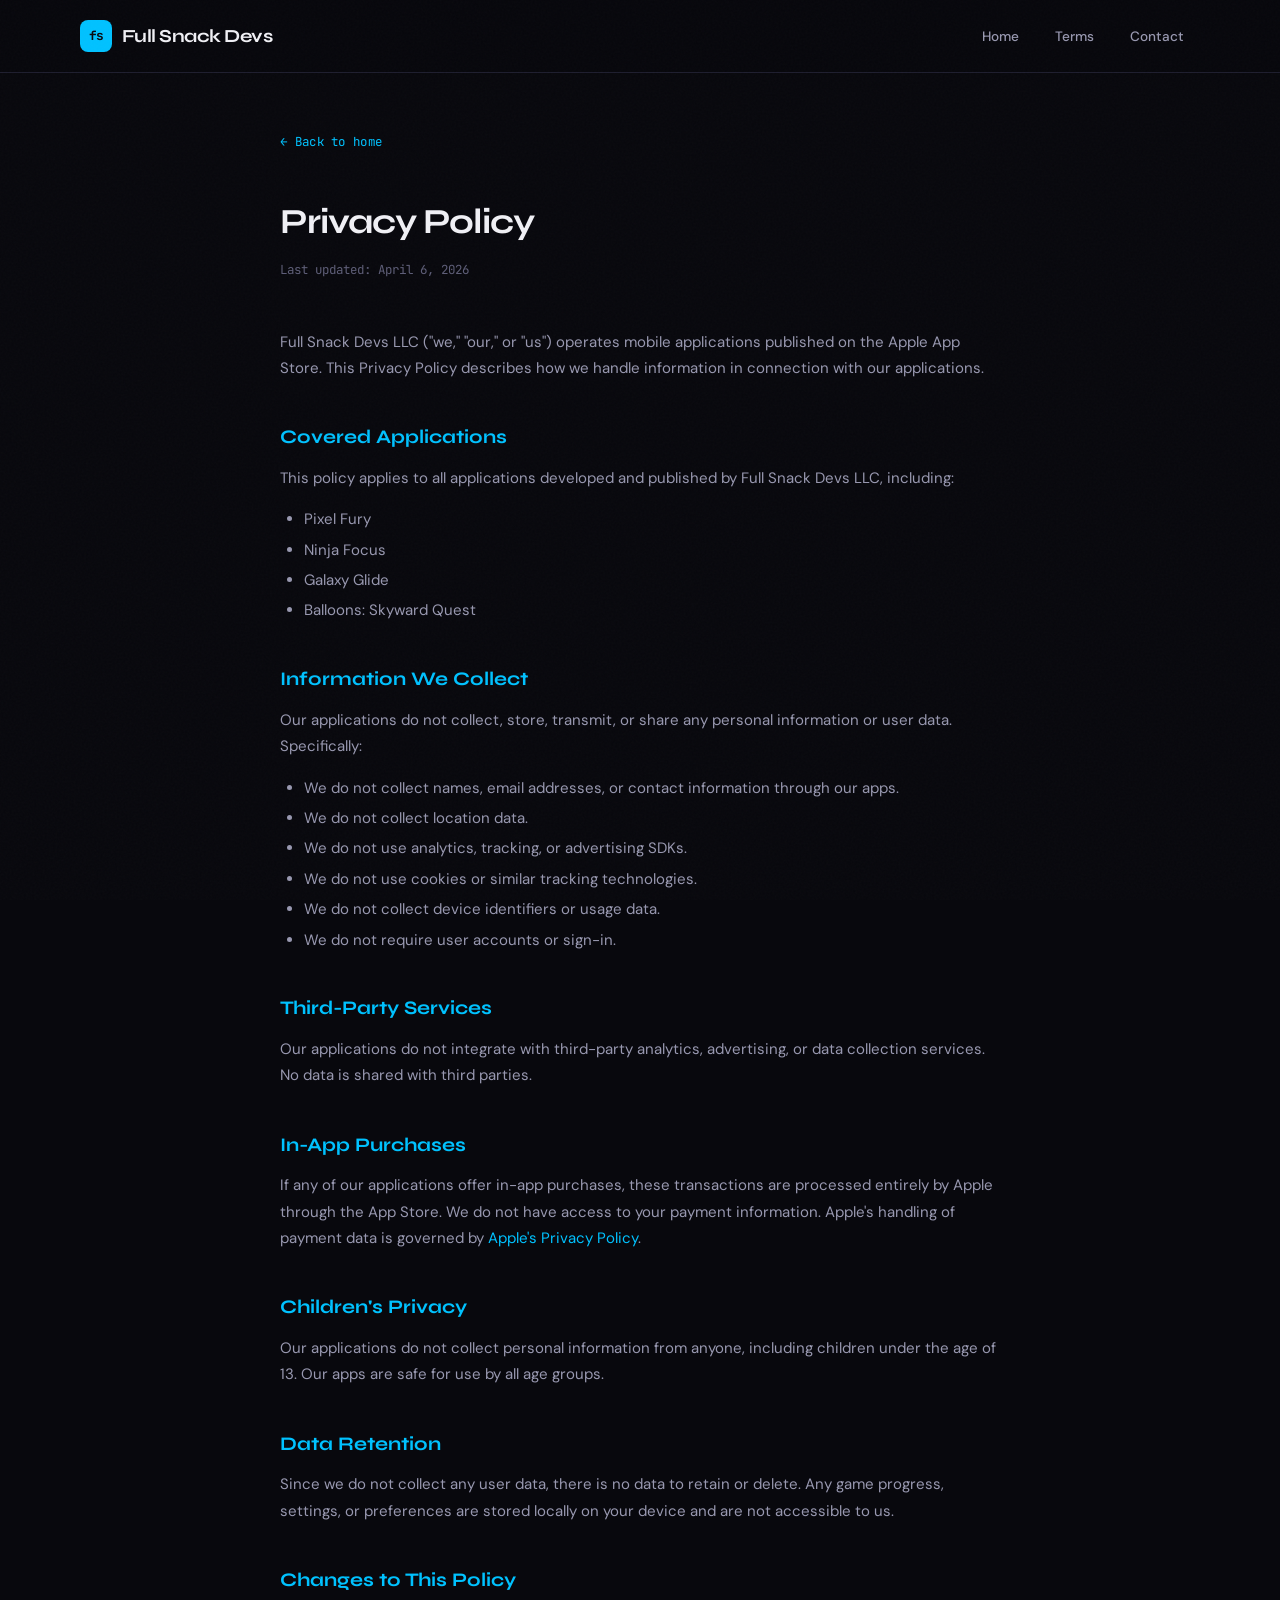
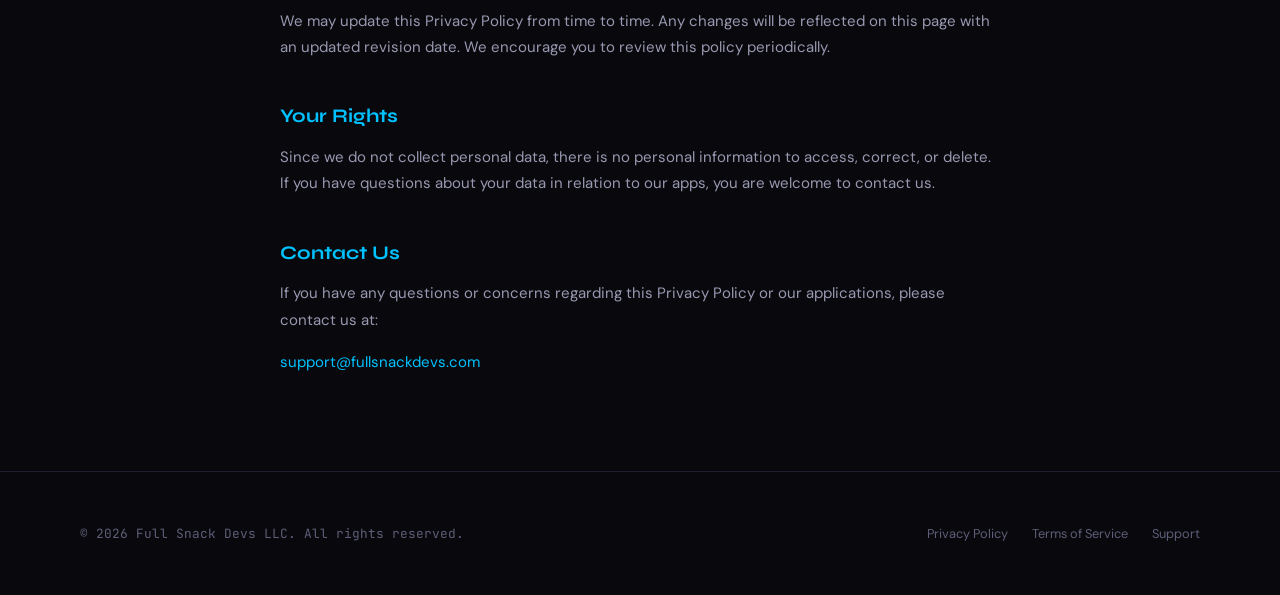
==== privacy.html @ 07a2df36 "Initial site launch" ====
<!DOCTYPE html>
<html lang="en">
<head>
  <meta charset="UTF-8">
  <meta name="viewport" content="width=device-width, initial-scale=1.0">
  <title>Privacy Policy — Full Snack Devs</title>
  <meta name="description" content="Privacy Policy for all Full Snack Devs applications.">
  <link rel="stylesheet" href="style.css">
  <link rel="icon" href="data:image/svg+xml,<svg xmlns='http://www.w3.org/2000/svg' viewBox='0 0 32 32'><rect width='32' height='32' rx='8' fill='%2300c2ff'/><text x='50%25' y='54%25' dominant-baseline='middle' text-anchor='middle' font-family='monospace' font-weight='bold' font-size='18' fill='%2308080d'>fs</text></svg>">
</head>
<body>

<div class="grain"></div>

<nav class="nav">
  <div class="nav-inner">
    <a href="/" class="nav-logo">
      <span class="logo-mark">fs</span>
      Full Snack Devs
    </a>
    <ul class="nav-links">
      <li><a href="/">Home</a></li>
      <li><a href="terms.html">Terms</a></li>
      <li><a href="/#contact">Contact</a></li>
    </ul>
  </div>
</nav>

<section class="legal-page">
  <div class="container">
    <a href="/" class="legal-back">&larr; Back to home</a>
    <h1>Privacy Policy</h1>
    <p class="updated">Last updated: April 6, 2026</p>

    <p>Full Snack Devs LLC ("we," "our," or "us") operates mobile applications published on the Apple App Store. This Privacy Policy describes how we handle information in connection with our applications.</p>

    <h2>Covered Applications</h2>
    <p>This policy applies to all applications developed and published by Full Snack Devs LLC, including:</p>
    <ul>
      <li>Pixel Fury</li>
      <li>Ninja Focus</li>
      <li>Galaxy Glide</li>
      <li>Balloons: Skyward Quest</li>
    </ul>

    <h2>Information We Collect</h2>
    <p>Our applications do not collect, store, transmit, or share any personal information or user data. Specifically:</p>
    <ul>
      <li>We do not collect names, email addresses, or contact information through our apps.</li>
      <li>We do not collect location data.</li>
      <li>We do not use analytics, tracking, or advertising SDKs.</li>
      <li>We do not use cookies or similar tracking technologies.</li>
      <li>We do not collect device identifiers or usage data.</li>
      <li>We do not require user accounts or sign-in.</li>
    </ul>

    <h2>Third-Party Services</h2>
    <p>Our applications do not integrate with third-party analytics, advertising, or data collection services. No data is shared with third parties.</p>

    <h2>In-App Purchases</h2>
    <p>If any of our applications offer in-app purchases, these transactions are processed entirely by Apple through the App Store. We do not have access to your payment information. Apple's handling of payment data is governed by <a href="https://www.apple.com/legal/privacy/" target="_blank">Apple's Privacy Policy</a>.</p>

    <h2>Children's Privacy</h2>
    <p>Our applications do not collect personal information from anyone, including children under the age of 13. Our apps are safe for use by all age groups.</p>

    <h2>Data Retention</h2>
    <p>Since we do not collect any user data, there is no data to retain or delete. Any game progress, settings, or preferences are stored locally on your device and are not accessible to us.</p>

    <h2>Changes to This Policy</h2>
    <p>We may update this Privacy Policy from time to time. Any changes will be reflected on this page with an updated revision date. We encourage you to review this policy periodically.</p>

    <h2>Your Rights</h2>
    <p>Since we do not collect personal data, there is no personal information to access, correct, or delete. If you have questions about your data in relation to our apps, you are welcome to contact us.</p>

    <h2>Contact Us</h2>
    <p>If you have any questions or concerns regarding this Privacy Policy or our applications, please contact us at:</p>
    <p><a href="mailto:support@fullsnackdevs.com">support@fullsnackdevs.com</a></p>

  </div>
</section>

<footer class="footer">
  <div class="footer-inner">
    <div class="footer-copy">&copy; 2026 Full Snack Devs LLC. All rights reserved.</div>
    <ul class="footer-links">
      <li><a href="privacy.html">Privacy Policy</a></li>
      <li><a href="terms.html">Terms of Service</a></li>
      <li><a href="/#contact">Support</a></li>
    </ul>
  </div>
</footer>

</body>
</html>
---- style.css ----
/* ==========================================
   FULL SNACK DEVS — Design System
   ========================================== */

@import url('https://fonts.googleapis.com/css2?family=Syne:wght@400;500;600;700;800&family=DM+Sans:ital,wght@0,300;0,400;0,500;0,600;0,700;1,400&family=JetBrains+Mono:wght@400;500;600&display=swap');

:root {
  --bg-base: #08080d;
  --bg-surface: #111118;
  --bg-elevated: #1a1a26;
  --bg-hover: #222233;
  --border: #2a2a3d;
  --border-subtle: #1e1e2e;

  --text-primary: #f0f0f5;
  --text-secondary: #9898b0;
  --text-tertiary: #5e5e78;

  --accent: #00c2ff;
  --accent-dim: rgba(0, 194, 255, 0.08);
  --accent-glow: rgba(0, 194, 255, 0.15);
  --red: #e94560;
  --gold: #ffd166;
  --green: #4ade80;

  --font-display: 'Syne', sans-serif;
  --font-body: 'DM Sans', sans-serif;
  --font-mono: 'JetBrains Mono', monospace;

  --radius-sm: 8px;
  --radius-md: 12px;
  --radius-lg: 20px;
  --radius-xl: 28px;

  --max-width: 1120px;
  --transition: 0.3s cubic-bezier(0.4, 0, 0.2, 1);
}

/* ==========================================
   Reset & Base
   ========================================== */

*, *::before, *::after { margin: 0; padding: 0; box-sizing: border-box; }

html { scroll-behavior: smooth; -webkit-font-smoothing: antialiased; }

body {
  background: var(--bg-base);
  color: var(--text-primary);
  font-family: var(--font-body);
  font-size: 16px;
  line-height: 1.65;
  overflow-x: hidden;
}

a { color: var(--accent); text-decoration: none; transition: color var(--transition); }
a:hover { color: var(--gold); }

img { max-width: 100%; display: block; }

::selection { background: var(--accent); color: var(--bg-base); }

/* ==========================================
   Grain Overlay
   ========================================== */

.grain {
  position: fixed; top: 0; left: 0;
  width: 100%; height: 100%;
  pointer-events: none; z-index: 9999;
  background-image: url("data:image/svg+xml,%3Csvg viewBox='0 0 512 512' xmlns='http://www.w3.org/2000/svg'%3E%3Cfilter id='n'%3E%3CfeTurbulence type='fractalNoise' baseFrequency='0.85' numOctaves='4' stitchTiles='stitch'/%3E%3C/filter%3E%3Crect width='100%25' height='100%25' filter='url(%23n)'/%3E%3C/svg%3E");
  opacity: 0.025;
}

/* ==========================================
   Navigation
   ========================================== */

.nav {
  position: fixed; top: 0; left: 0; right: 0; z-index: 1000;
  padding: 0 2rem;
  background: rgba(8, 8, 13, 0.8);
  backdrop-filter: blur(20px) saturate(1.2);
  border-bottom: 1px solid var(--border-subtle);
  transition: background var(--transition);
}

.nav-inner {
  max-width: var(--max-width);
  margin: 0 auto;
  display: flex;
  justify-content: space-between;
  align-items: center;
  height: 72px;
}

.nav-logo {
  font-family: var(--font-display);
  font-weight: 700;
  font-size: 1.15rem;
  color: var(--text-primary);
  letter-spacing: -0.5px;
  display: flex;
  align-items: center;
  gap: 0.6rem;
}

.nav-logo .logo-mark {
  width: 32px; height: 32px;
  background: var(--accent);
  border-radius: 8px;
  display: flex;
  align-items: center;
  justify-content: center;
  font-family: var(--font-mono);
  font-weight: 700;
  font-size: 0.8rem;
  color: var(--bg-base);
}

.nav-links {
  list-style: none;
  display: flex;
  align-items: center;
  gap: 0.25rem;
}

.nav-links a {
  font-size: 0.85rem;
  font-weight: 500;
  color: var(--text-secondary);
  padding: 0.5rem 1rem;
  border-radius: var(--radius-sm);
  transition: all var(--transition);
}

.nav-links a:hover {
  color: var(--text-primary);
  background: var(--bg-elevated);
}

.nav-cta {
  background: var(--accent-dim) !important;
  color: var(--accent) !important;
  border: 1px solid rgba(0, 194, 255, 0.2);
}

.nav-cta:hover {
  background: rgba(0, 194, 255, 0.15) !important;
  color: var(--accent) !important;
}

.nav-toggle {
  display: none;
  background: none;
  border: none;
  color: var(--text-primary);
  font-size: 1.5rem;
  cursor: pointer;
  padding: 0.5rem;
}

/* ==========================================
   Hero
   ========================================== */

.hero {
  min-height: 100vh;
  display: flex;
  align-items: center;
  justify-content: center;
  padding: 8rem 2rem 6rem;
  position: relative;
  overflow: hidden;
}

.hero::before {
  content: '';
  position: absolute;
  top: 20%;
  left: 50%;
  transform: translateX(-50%);
  width: 800px;
  height: 800px;
  background: radial-gradient(circle, var(--accent-glow) 0%, transparent 65%);
  pointer-events: none;
}

.hero::after {
  content: '';
  position: absolute;
  bottom: 0;
  left: 0;
  right: 0;
  height: 200px;
  background: linear-gradient(to top, var(--bg-base), transparent);
  pointer-events: none;
}

.hero-content {
  max-width: 720px;
  text-align: center;
  position: relative;
  z-index: 1;
}

.hero-badge {
  display: inline-flex;
  align-items: center;
  gap: 0.5rem;
  padding: 0.4rem 1rem 0.4rem 0.5rem;
  background: var(--bg-elevated);
  border: 1px solid var(--border);
  border-radius: 100px;
  font-family: var(--font-mono);
  font-size: 0.72rem;
  color: var(--text-secondary);
  letter-spacing: 0.5px;
  margin-bottom: 2rem;
}

.hero-badge .dot {
  width: 8px; height: 8px;
  border-radius: 50%;
  background: var(--green);
  animation: pulse-dot 2s ease infinite;
}

@keyframes pulse-dot {
  0%, 100% { opacity: 1; }
  50% { opacity: 0.4; }
}

.hero h1 {
  font-family: var(--font-display);
  font-size: clamp(2.8rem, 6.5vw, 5rem);
  font-weight: 800;
  line-height: 1.05;
  letter-spacing: -2px;
  margin-bottom: 1.5rem;
}

.hero h1 .accent { color: var(--accent); }

.hero-sub {
  font-size: 1.15rem;
  color: var(--text-secondary);
  font-weight: 400;
  max-width: 500px;
  margin: 0 auto 2.5rem;
  line-height: 1.7;
}

.hero-stats {
  display: flex;
  justify-content: center;
  gap: 3rem;
}

.hero-stat {
  text-align: center;
}

.hero-stat .number {
  font-family: var(--font-display);
  font-size: 1.5rem;
  font-weight: 700;
  color: var(--text-primary);
}

.hero-stat .label {
  font-size: 0.78rem;
  color: var(--text-tertiary);
  font-family: var(--font-mono);
  letter-spacing: 0.5px;
  text-transform: uppercase;
  margin-top: 0.15rem;
}

/* ==========================================
   Sections — Shared
   ========================================== */

section { padding: 7rem 2rem; }

.container {
  max-width: var(--max-width);
  margin: 0 auto;
}

.section-header {
  margin-bottom: 4rem;
}

.section-tag {
  font-family: var(--font-mono);
  font-size: 0.72rem;
  letter-spacing: 2px;
  text-transform: uppercase;
  color: var(--accent);
  margin-bottom: 1rem;
  display: block;
}

.section-title {
  font-family: var(--font-display);
  font-size: clamp(2rem, 4vw, 2.8rem);
  font-weight: 700;
  letter-spacing: -1px;
  line-height: 1.15;
  margin-bottom: 1rem;
}

.section-desc {
  font-size: 1.05rem;
  color: var(--text-secondary);
  max-width: 540px;
  font-weight: 400;
}

/* ==========================================
   App Belt (auto-scroll marquee)
   ========================================== */

.belt-section {
  padding: 5rem 0;
  border-top: 1px solid var(--border-subtle);
  border-bottom: 1px solid var(--border-subtle);
  background: var(--bg-surface);
  overflow: hidden;
}

.belt-label {
  text-align: center;
  font-family: var(--font-mono);
  font-size: 0.72rem;
  letter-spacing: 2px;
  text-transform: uppercase;
  color: var(--text-tertiary);
  margin-bottom: 2.5rem;
}

.belt-track {
  display: flex;
  gap: 1.5rem;
  animation: belt-scroll 30s linear infinite;
  width: max-content;
}

.belt-track:hover { animation-play-state: paused; }

@keyframes belt-scroll {
  0% { transform: translateX(0); }
  100% { transform: translateX(-50%); }
}

.belt-card {
  flex-shrink: 0;
  width: 280px;
  padding: 1.5rem;
  background: var(--bg-elevated);
  border: 1px solid var(--border);
  border-radius: var(--radius-lg);
  display: flex;
  align-items: center;
  gap: 1.1rem;
  transition: all var(--transition);
  cursor: default;
}

.belt-card:hover {
  border-color: var(--accent);
  transform: translateY(-2px);
  background: var(--bg-hover);
}

.belt-icon {
  width: 56px;
  height: 56px;
  border-radius: 14px;
  flex-shrink: 0;
  display: flex;
  align-items: center;
  justify-content: center;
  font-size: 1.5rem;
  font-weight: 700;
  color: var(--bg-base);
}

.belt-icon.pf { background: var(--red); }
.belt-icon.nf { background: var(--accent); }
.belt-icon.gg { background: linear-gradient(135deg, #ff6b35, #ffd166); }
.belt-icon.bq { background: linear-gradient(135deg, #a78bfa, #ec4899); }

.belt-info h3 {
  font-family: var(--font-display);
  font-size: 0.95rem;
  font-weight: 600;
  margin-bottom: 0.15rem;
}

.belt-info .meta {
  font-size: 0.78rem;
  color: var(--text-tertiary);
}

.belt-info .status {
  display: inline-flex;
  align-items: center;
  gap: 0.35rem;
  margin-top: 0.4rem;
  font-family: var(--font-mono);
  font-size: 0.65rem;
  letter-spacing: 0.3px;
  text-transform: uppercase;
}

.status-dot {
  width: 6px; height: 6px;
  border-radius: 50%;
}

.status-dot.live { background: var(--green); }
.status-dot.soon { background: var(--gold); }

/* ==========================================
   Apps Section
   ========================================== */

.apps-grid {
  display: grid;
  grid-template-columns: repeat(2, 1fr);
  gap: 1.5rem;
}

.app-card {
  background: var(--bg-surface);
  border: 1px solid var(--border-subtle);
  border-radius: var(--radius-lg);
  padding: 2.25rem;
  transition: all var(--transition);
  position: relative;
  overflow: hidden;
}

.app-card:hover {
  border-color: var(--border);
  transform: translateY(-3px);
}

.app-card::before {
  content: '';
  position: absolute;
  top: 0; left: 0; right: 0;
  height: 3px;
  border-radius: var(--radius-lg) var(--radius-lg) 0 0;
  opacity: 0;
  transition: opacity var(--transition);
}

.app-card:hover::before { opacity: 1; }
.app-card.c-red::before { background: var(--red); }
.app-card.c-blue::before { background: var(--accent); }
.app-card.c-orange::before { background: #ff6b35; }
.app-card.c-purple::before { background: #a78bfa; }

.app-card-icon {
  width: 64px;
  height: 64px;
  border-radius: 16px;
  margin-bottom: 1.25rem;
  display: flex;
  align-items: center;
  justify-content: center;
  font-size: 1.6rem;
  color: var(--bg-base);
  font-weight: 700;
}

.app-card-icon.pf { background: var(--red); }
.app-card-icon.nf { background: var(--accent); }
.app-card-icon.gg { background: linear-gradient(135deg, #ff6b35, #ffd166); }
.app-card-icon.bq { background: linear-gradient(135deg, #a78bfa, #ec4899); }

.app-card h3 {
  font-family: var(--font-display);
  font-size: 1.25rem;
  font-weight: 700;
  margin-bottom: 0.25rem;
}

.app-card .platform {
  font-family: var(--font-mono);
  font-size: 0.7rem;
  color: var(--text-tertiary);
  letter-spacing: 0.5px;
  text-transform: uppercase;
  margin-bottom: 0.75rem;
}

.app-card p {
  color: var(--text-secondary);
  font-size: 0.92rem;
  margin-bottom: 1.25rem;
  line-height: 1.6;
}

.app-link {
  display: inline-flex;
  align-items: center;
  gap: 0.4rem;
  font-family: var(--font-mono);
  font-size: 0.75rem;
  font-weight: 500;
  letter-spacing: 0.5px;
  text-transform: uppercase;
  padding: 0.5rem 1rem;
  border: 1px solid var(--border);
  border-radius: var(--radius-sm);
  color: var(--text-secondary);
  transition: all var(--transition);
}

.app-link:hover {
  border-color: var(--accent);
  color: var(--accent);
}

/* ==========================================
   About
   ========================================== */

.about-section {
  background: var(--bg-surface);
  border-top: 1px solid var(--border-subtle);
  border-bottom: 1px solid var(--border-subtle);
}

.about-grid {
  display: grid;
  grid-template-columns: 1fr 1fr;
  gap: 4rem;
  align-items: start;
}

.about-text p {
  color: var(--text-secondary);
  font-size: 1.05rem;
  margin-bottom: 1.25rem;
  line-height: 1.75;
}

.about-text p strong {
  color: var(--text-primary);
  font-weight: 600;
}

.about-values {
  display: flex;
  flex-direction: column;
  gap: 1.25rem;
}

.value-item {
  padding: 1.25rem 1.5rem;
  background: var(--bg-elevated);
  border: 1px solid var(--border-subtle);
  border-radius: var(--radius-md);
  transition: border-color var(--transition);
}

.value-item:hover { border-color: var(--border); }

.value-item h4 {
  font-family: var(--font-display);
  font-size: 0.95rem;
  font-weight: 600;
  margin-bottom: 0.35rem;
}

.value-item p {
  font-size: 0.85rem;
  color: var(--text-tertiary);
  line-height: 1.55;
}

/* ==========================================
   Team
   ========================================== */

.team-grid {
  display: grid;
  grid-template-columns: repeat(2, 1fr);
  gap: 1.5rem;
  max-width: 760px;
}

.team-card {
  background: var(--bg-surface);
  border: 1px solid var(--border-subtle);
  border-radius: var(--radius-lg);
  padding: 2.25rem;
  transition: all var(--transition);
}

.team-card:hover {
  border-color: var(--border);
  transform: translateY(-2px);
}

.team-avatar {
  width: 56px;
  height: 56px;
  border-radius: 50%;
  background: var(--bg-elevated);
  border: 2px solid var(--border);
  display: flex;
  align-items: center;
  justify-content: center;
  font-family: var(--font-display);
  font-weight: 700;
  font-size: 1.1rem;
  color: var(--accent);
  margin-bottom: 1.25rem;
}

.team-card h3 {
  font-family: var(--font-display);
  font-size: 1.1rem;
  font-weight: 700;
  margin-bottom: 0.2rem;
}

.team-card .role {
  font-family: var(--font-mono);
  font-size: 0.72rem;
  color: var(--accent);
  letter-spacing: 0.5px;
  text-transform: uppercase;
  margin-bottom: 0.85rem;
}

.team-card .bio {
  font-size: 0.88rem;
  color: var(--text-secondary);
  line-height: 1.6;
}

.team-card .team-link {
  display: inline-flex;
  align-items: center;
  gap: 0.35rem;
  margin-top: 1rem;
  font-size: 0.8rem;
  color: var(--text-tertiary);
  transition: color var(--transition);
}

.team-card .team-link:hover { color: var(--accent); }

/* ==========================================
   Careers
   ========================================== */

.careers-content {
  display: grid;
  grid-template-columns: 1fr 1fr;
  gap: 4rem;
  align-items: start;
}

.careers-info h3 {
  font-family: var(--font-display);
  font-size: 1.3rem;
  font-weight: 700;
  margin-bottom: 1rem;
}

.careers-info p {
  color: var(--text-secondary);
  font-size: 0.95rem;
  margin-bottom: 1.5rem;
  line-height: 1.7;
}

.open-roles {
  display: flex;
  flex-direction: column;
  gap: 0.75rem;
}

.role-tag {
  display: flex;
  align-items: center;
  justify-content: space-between;
  padding: 0.85rem 1.15rem;
  background: var(--bg-elevated);
  border: 1px solid var(--border-subtle);
  border-radius: var(--radius-md);
  font-size: 0.9rem;
  font-weight: 500;
}

.role-tag .type {
  font-family: var(--font-mono);
  font-size: 0.68rem;
  color: var(--text-tertiary);
  letter-spacing: 0.5px;
  text-transform: uppercase;
}

.careers-form {
  background: var(--bg-surface);
  border: 1px solid var(--border-subtle);
  border-radius: var(--radius-lg);
  padding: 2.25rem;
}

.careers-form h3 {
  font-family: var(--font-display);
  font-size: 1.1rem;
  font-weight: 700;
  margin-bottom: 1.5rem;
}

.form-group {
  margin-bottom: 1.15rem;
}

.form-group label {
  display: block;
  font-size: 0.78rem;
  font-weight: 500;
  color: var(--text-secondary);
  margin-bottom: 0.4rem;
  font-family: var(--font-mono);
  letter-spacing: 0.3px;
  text-transform: uppercase;
}

.form-group input,
.form-group textarea,
.form-group select {
  width: 100%;
  padding: 0.75rem 1rem;
  background: var(--bg-elevated);
  border: 1px solid var(--border);
  border-radius: var(--radius-sm);
  color: var(--text-primary);
  font-family: var(--font-body);
  font-size: 0.9rem;
  transition: border-color var(--transition);
  outline: none;
}

.form-group input:focus,
.form-group textarea:focus,
.form-group select:focus {
  border-color: var(--accent);
}

.form-group textarea { resize: vertical; min-height: 100px; }

.form-group select {
  appearance: none;
  cursor: pointer;
  background-image: url("data:image/svg+xml,%3Csvg width='12' height='8' viewBox='0 0 12 8' xmlns='http://www.w3.org/2000/svg'%3E%3Cpath d='M1 1l5 5 5-5' stroke='%235e5e78' fill='none' stroke-width='1.5'/%3E%3C/svg%3E");
  background-repeat: no-repeat;
  background-position: right 1rem center;
  padding-right: 2.5rem;
}

.form-group input[type="file"] {
  padding: 0.6rem;
  font-size: 0.82rem;
  cursor: pointer;
}

.form-group input[type="file"]::file-selector-button {
  background: var(--bg-hover);
  border: 1px solid var(--border);
  border-radius: 6px;
  color: var(--text-secondary);
  padding: 0.4rem 0.8rem;
  font-family: var(--font-mono);
  font-size: 0.72rem;
  cursor: pointer;
  margin-right: 0.75rem;
  transition: all var(--transition);
}

.form-group input[type="file"]::file-selector-button:hover {
  background: var(--border);
  color: var(--text-primary);
}

.btn-submit {
  width: 100%;
  padding: 0.85rem;
  background: var(--accent);
  color: var(--bg-base);
  font-family: var(--font-display);
  font-size: 0.9rem;
  font-weight: 600;
  border: none;
  border-radius: var(--radius-sm);
  cursor: pointer;
  transition: all var(--transition);
  margin-top: 0.5rem;
}

.btn-submit:hover {
  background: #33cfff;
  transform: translateY(-1px);
}

/* ==========================================
   Contact / Support
   ========================================== */

.contact-section {
  background: var(--bg-surface);
  border-top: 1px solid var(--border-subtle);
}

.contact-grid {
  display: grid;
  grid-template-columns: repeat(3, 1fr);
  gap: 1.5rem;
}

.contact-card {
  padding: 2rem;
  background: var(--bg-elevated);
  border: 1px solid var(--border-subtle);
  border-radius: var(--radius-lg);
  text-align: center;
  transition: all var(--transition);
}

.contact-card:hover { border-color: var(--border); }

.contact-card .icon {
  font-size: 1.5rem;
  margin-bottom: 1rem;
}

.contact-card h3 {
  font-family: var(--font-display);
  font-size: 1rem;
  font-weight: 600;
  margin-bottom: 0.4rem;
}

.contact-card p {
  font-size: 0.85rem;
  color: var(--text-tertiary);
  margin-bottom: 0.75rem;
}

.contact-card a {
  font-family: var(--font-mono);
  font-size: 0.78rem;
}

/* ==========================================
   Footer
   ========================================== */

.footer {
  padding: 3rem 2rem;
  border-top: 1px solid var(--border-subtle);
}

.footer-inner {
  max-width: var(--max-width);
  margin: 0 auto;
  display: flex;
  justify-content: space-between;
  align-items: center;
}

.footer-copy {
  font-size: 0.8rem;
  color: var(--text-tertiary);
  font-family: var(--font-mono);
}

.footer-links {
  display: flex;
  gap: 1.5rem;
  list-style: none;
}

.footer-links a {
  font-size: 0.8rem;
  color: var(--text-tertiary);
  transition: color var(--transition);
}

.footer-links a:hover { color: var(--text-secondary); }

/* ==========================================
   Scroll Reveal Animation
   ========================================== */

.reveal {
  opacity: 0;
  transform: translateY(24px);
  transition: opacity 0.7s cubic-bezier(0.4, 0, 0.2, 1), transform 0.7s cubic-bezier(0.4, 0, 0.2, 1);
}

.reveal.visible {
  opacity: 1;
  transform: translateY(0);
}

.reveal-delay-1 { transition-delay: 0.1s; }
.reveal-delay-2 { transition-delay: 0.2s; }
.reveal-delay-3 { transition-delay: 0.3s; }
.reveal-delay-4 { transition-delay: 0.4s; }

/* ==========================================
   Legal Pages (privacy, terms)
   ========================================== */

.legal-page {
  padding: 8rem 2rem 5rem;
}

.legal-page .container {
  max-width: 720px;
}

.legal-page h1 {
  font-family: var(--font-display);
  font-size: 2.2rem;
  font-weight: 700;
  letter-spacing: -1px;
  margin-bottom: 0.5rem;
}

.legal-page .updated {
  font-family: var(--font-mono);
  font-size: 0.78rem;
  color: var(--text-tertiary);
  margin-bottom: 3rem;
}

.legal-page h2 {
  font-family: var(--font-display);
  font-size: 1.2rem;
  font-weight: 700;
  margin: 2.5rem 0 0.75rem;
  color: var(--accent);
}

.legal-page p {
  color: var(--text-secondary);
  font-size: 0.94rem;
  margin-bottom: 1rem;
  line-height: 1.75;
}

.legal-page ul {
  color: var(--text-secondary);
  font-size: 0.94rem;
  padding-left: 1.5rem;
  margin-bottom: 1rem;
}

.legal-page li {
  margin-bottom: 0.35rem;
  line-height: 1.65;
}

.legal-page a {
  color: var(--accent);
}

.legal-back {
  display: inline-flex;
  align-items: center;
  gap: 0.4rem;
  font-family: var(--font-mono);
  font-size: 0.78rem;
  color: var(--text-tertiary);
  margin-bottom: 2.5rem;
  letter-spacing: 0.3px;
}

.legal-back:hover { color: var(--accent); }

/* ==========================================
   Responsive
   ========================================== */

@media (max-width: 768px) {
  .nav-links { display: none; }
  .nav-links.open {
    display: flex;
    flex-direction: column;
    position: absolute;
    top: 72px; left: 0; right: 0;
    background: var(--bg-surface);
    border-bottom: 1px solid var(--border);
    padding: 1rem;
    gap: 0.25rem;
  }
  .nav-links.open a { padding: 0.75rem 1rem; }
  .nav-toggle { display: block; }

  .hero { padding: 7rem 1.5rem 4rem; }
  .hero-stats { gap: 1.5rem; }

  section { padding: 4rem 1.5rem; }

  .apps-grid { grid-template-columns: 1fr; }
  .about-grid { grid-template-columns: 1fr; gap: 2.5rem; }
  .team-grid { grid-template-columns: 1fr; }
  .careers-content { grid-template-columns: 1fr; gap: 2.5rem; }
  .contact-grid { grid-template-columns: 1fr; }

  .footer-inner { flex-direction: column; gap: 1rem; text-align: center; }
}
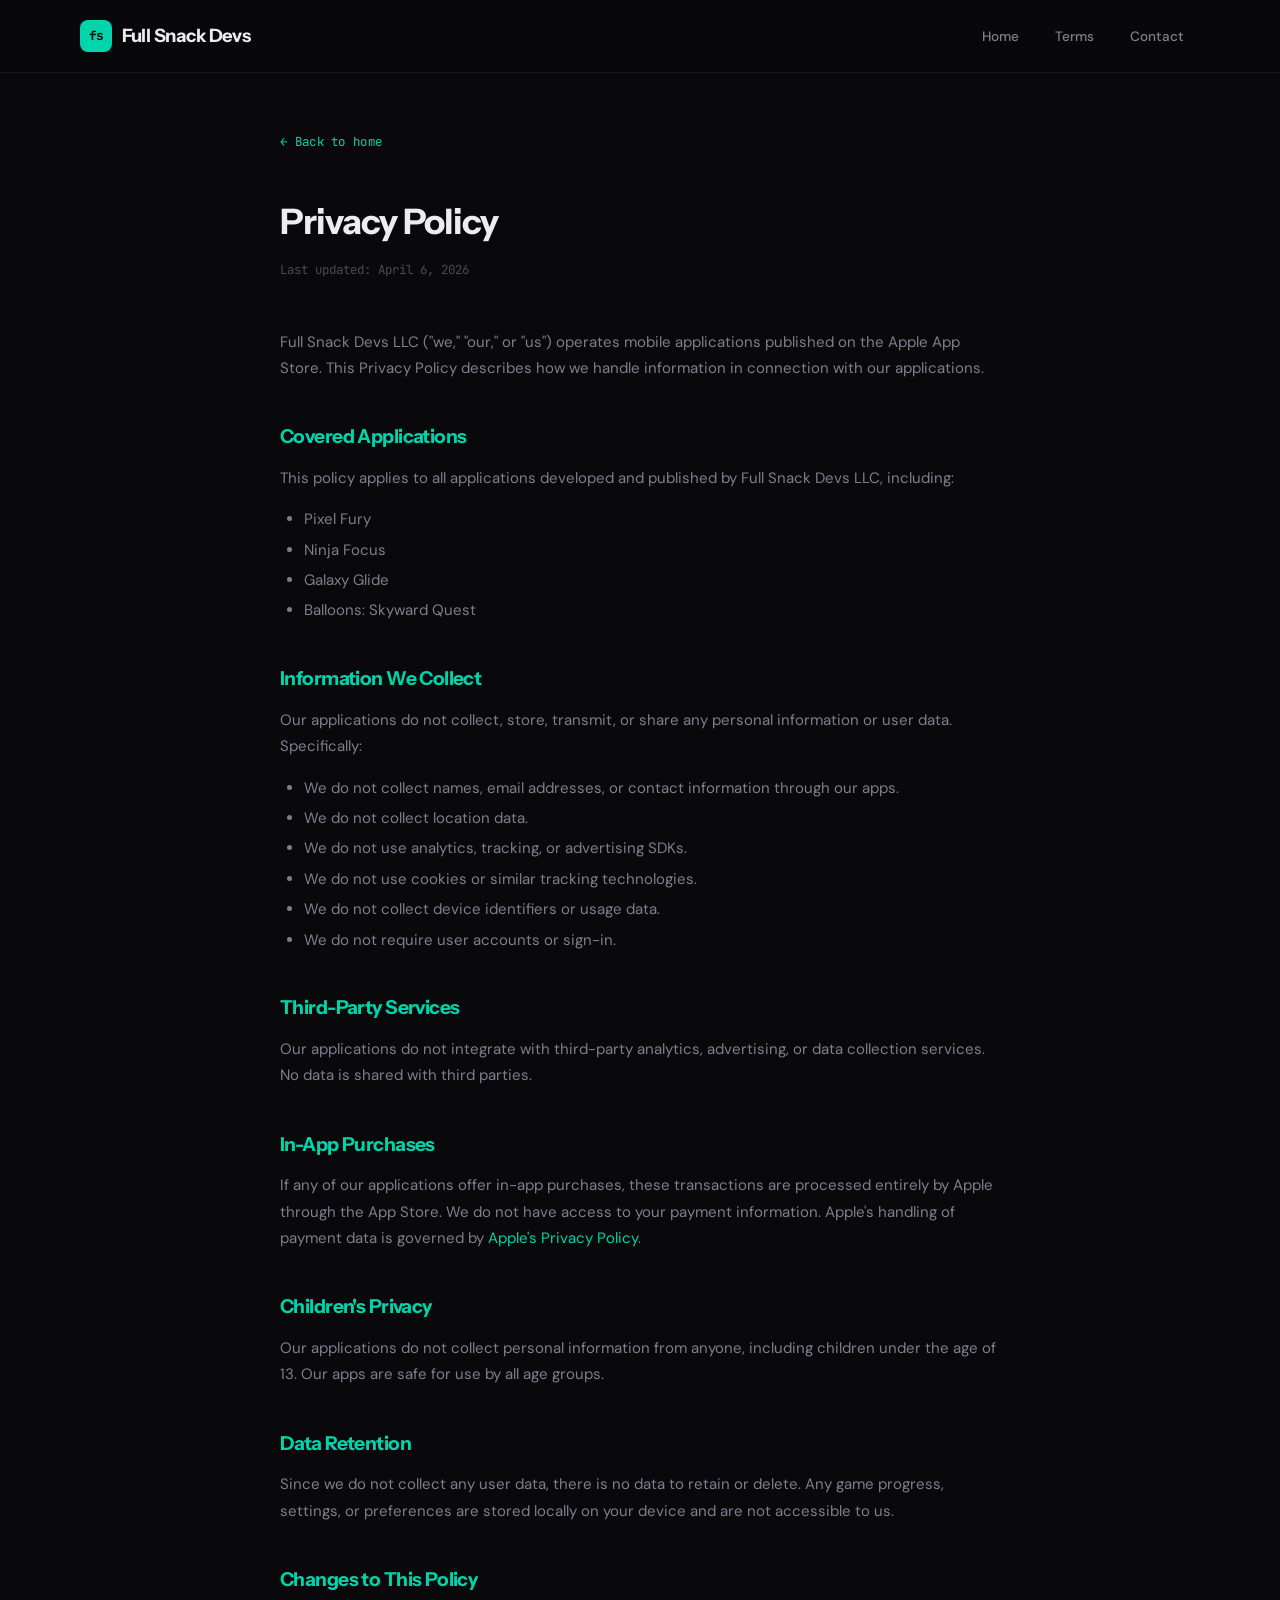
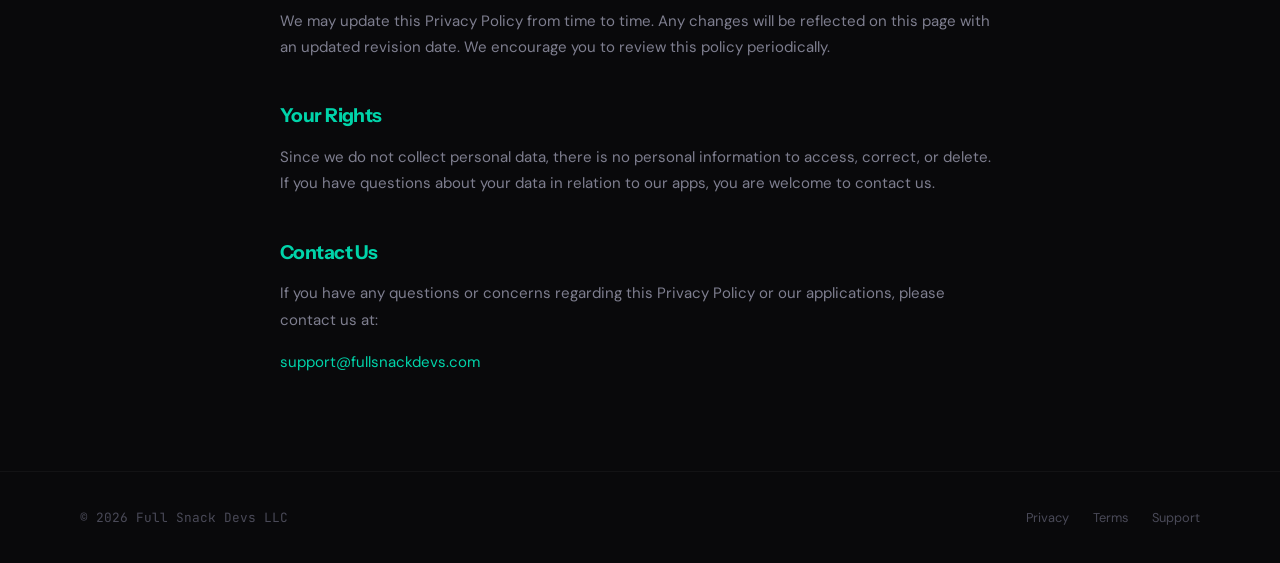
==== commit 6e359f1f: "Full site redesign: new brand colors, typography, and layout Replaces old cyan/red/gold palette with" ====
--- a/privacy.html
+++ b/privacy.html
@@ -6,11 +6,9 @@
   <title>Privacy Policy — Full Snack Devs</title>
   <meta name="description" content="Privacy Policy for all Full Snack Devs applications.">
   <link rel="stylesheet" href="style.css">
-  <link rel="icon" href="data:image/svg+xml,<svg xmlns='http://www.w3.org/2000/svg' viewBox='0 0 32 32'><rect width='32' height='32' rx='8' fill='%2300c2ff'/><text x='50%25' y='54%25' dominant-baseline='middle' text-anchor='middle' font-family='monospace' font-weight='bold' font-size='18' fill='%2308080d'>fs</text></svg>">
+  <link rel="icon" href="data:image/svg+xml,<svg xmlns='http://www.w3.org/2000/svg' viewBox='0 0 32 32'><rect width='32' height='32' rx='8' fill='%2300D4AA'/><text x='50%25' y='54%25' dominant-baseline='middle' text-anchor='middle' font-family='monospace' font-weight='bold' font-size='18' fill='%2309090b'>fs</text></svg>">
 </head>
 <body>
-
-<div class="grain"></div>
 
 <nav class="nav">
   <div class="nav-inner">
@@ -81,11 +79,11 @@
 
 <footer class="footer">
   <div class="footer-inner">
-    <div class="footer-copy">&copy; 2026 Full Snack Devs LLC. All rights reserved.</div>
+    <div class="footer-copy">&copy; 2026 Full Snack Devs LLC</div>
     <ul class="footer-links">
-      <li><a href="privacy.html">Privacy Policy</a></li>
-      <li><a href="terms.html">Terms of Service</a></li>
-      <li><a href="/#contact">Support</a></li>
+      <li><a href="privacy.html">Privacy</a></li>
+      <li><a href="terms.html">Terms</a></li>
+      <li><a href="mailto:support@fullsnackdevs.com">Support</a></li>
     </ul>
   </div>
 </footer>
--- a/style.css
+++ b/style.css
@@ -2,38 +2,40 @@
    FULL SNACK DEVS — Design System
    ========================================== */
 
-@import url('https://fonts.googleapis.com/css2?family=Syne:wght@400;500;600;700;800&family=DM+Sans:ital,wght@0,300;0,400;0,500;0,600;0,700;1,400&family=JetBrains+Mono:wght@400;500;600&display=swap');
+@import url('https://fonts.googleapis.com/css2?family=Instrument+Sans:wght@400;500;600;700&family=DM+Sans:ital,wght@0,300;0,400;0,500;0,600;0,700;1,400&family=JetBrains+Mono:wght@400;500;600&display=swap');
 
 :root {
-  --bg-base: #08080d;
-  --bg-surface: #111118;
-  --bg-elevated: #1a1a26;
-  --bg-hover: #222233;
-  --border: #2a2a3d;
-  --border-subtle: #1e1e2e;
-
-  --text-primary: #f0f0f5;
-  --text-secondary: #9898b0;
-  --text-tertiary: #5e5e78;
-
-  --accent: #00c2ff;
-  --accent-dim: rgba(0, 194, 255, 0.08);
-  --accent-glow: rgba(0, 194, 255, 0.15);
-  --red: #e94560;
-  --gold: #ffd166;
-  --green: #4ade80;
-
-  --font-display: 'Syne', sans-serif;
+  --bg-base: #09090b;
+  --bg-surface: #0f0f12;
+  --bg-elevated: #161619;
+  --bg-hover: #1c1c20;
+  --border: rgba(255, 255, 255, 0.06);
+  --border-subtle: rgba(255, 255, 255, 0.04);
+
+  --text-primary: #EDEDF0;
+  --text-secondary: #7E7E8F;
+  --text-tertiary: #4A4A58;
+
+  --accent: #00D4AA;
+  --accent-hover: #00F0C0;
+  --accent-dim: rgba(0, 212, 170, 0.08);
+  --accent-glow: rgba(0, 212, 170, 0.12);
+
+  --warm: #D4A054;
+  --warm-dim: rgba(212, 160, 84, 0.1);
+
+  --green: #00D4AA;
+
+  --font-display: 'Instrument Sans', 'Inter', sans-serif;
   --font-body: 'DM Sans', sans-serif;
   --font-mono: 'JetBrains Mono', monospace;
 
   --radius-sm: 8px;
   --radius-md: 12px;
-  --radius-lg: 20px;
-  --radius-xl: 28px;
+  --radius-lg: 16px;
 
   --max-width: 1120px;
-  --transition: 0.3s cubic-bezier(0.4, 0, 0.2, 1);
+  --transition: 0.2s ease;
 }
 
 /* ==========================================
@@ -54,23 +56,11 @@
 }
 
 a { color: var(--accent); text-decoration: none; transition: color var(--transition); }
-a:hover { color: var(--gold); }
+a:hover { color: var(--accent-hover); }
 
 img { max-width: 100%; display: block; }
 
 ::selection { background: var(--accent); color: var(--bg-base); }
-
-/* ==========================================
-   Grain Overlay
-   ========================================== */
-
-.grain {
-  position: fixed; top: 0; left: 0;
-  width: 100%; height: 100%;
-  pointer-events: none; z-index: 9999;
-  background-image: url("data:image/svg+xml,%3Csvg viewBox='0 0 512 512' xmlns='http://www.w3.org/2000/svg'%3E%3Cfilter id='n'%3E%3CfeTurbulence type='fractalNoise' baseFrequency='0.85' numOctaves='4' stitchTiles='stitch'/%3E%3C/filter%3E%3Crect width='100%25' height='100%25' filter='url(%23n)'/%3E%3C/svg%3E");
-  opacity: 0.025;
-}
 
 /* ==========================================
    Navigation
@@ -79,9 +69,9 @@
 .nav {
   position: fixed; top: 0; left: 0; right: 0; z-index: 1000;
   padding: 0 2rem;
-  background: rgba(8, 8, 13, 0.8);
-  backdrop-filter: blur(20px) saturate(1.2);
-  border-bottom: 1px solid var(--border-subtle);
+  background: rgba(9, 9, 11, 0.8);
+  backdrop-filter: blur(20px);
+  border-bottom: 1px solid var(--border);
   transition: background var(--transition);
 }
 
@@ -99,7 +89,7 @@
   font-weight: 700;
   font-size: 1.15rem;
   color: var(--text-primary);
-  letter-spacing: -0.5px;
+  letter-spacing: -0.03em;
   display: flex;
   align-items: center;
   gap: 0.6rem;
@@ -142,12 +132,12 @@
 .nav-cta {
   background: var(--accent-dim) !important;
   color: var(--accent) !important;
-  border: 1px solid rgba(0, 194, 255, 0.2);
+  border: 1px solid rgba(0, 212, 170, 0.15);
 }
 
 .nav-cta:hover {
-  background: rgba(0, 194, 255, 0.15) !important;
-  color: var(--accent) !important;
+  background: rgba(0, 212, 170, 0.12) !important;
+  color: var(--accent-hover) !important;
 }
 
 .nav-toggle {
@@ -174,27 +164,64 @@
   overflow: hidden;
 }
 
+/* Dot grid background */
 .hero::before {
   content: '';
   position: absolute;
-  top: 20%;
-  left: 50%;
-  transform: translateX(-50%);
-  width: 800px;
-  height: 800px;
-  background: radial-gradient(circle, var(--accent-glow) 0%, transparent 65%);
+  top: 0; left: 0; right: 0; bottom: 0;
+  background-image: radial-gradient(rgba(255,255,255,0.03) 1px, transparent 1px);
+  background-size: 24px 24px;
+  mask-image: linear-gradient(to bottom, rgba(0,0,0,1) 0%, rgba(0,0,0,1) 50%, rgba(0,0,0,0) 85%);
+  -webkit-mask-image: linear-gradient(to bottom, rgba(0,0,0,1) 0%, rgba(0,0,0,1) 50%, rgba(0,0,0,0) 85%);
   pointer-events: none;
 }
 
+/* Bottom fade */
 .hero::after {
   content: '';
   position: absolute;
-  bottom: 0;
-  left: 0;
-  right: 0;
+  bottom: 0; left: 0; right: 0;
   height: 200px;
   background: linear-gradient(to top, var(--bg-base), transparent);
   pointer-events: none;
+}
+
+/* Scrolling background text */
+.hero-bg-text {
+  position: absolute;
+  top: 0; left: 0; right: 0; bottom: 0;
+  overflow: hidden;
+  pointer-events: none;
+  display: flex;
+  flex-direction: column;
+  justify-content: center;
+  gap: 1rem;
+}
+
+.hero-bg-text-row {
+  white-space: nowrap;
+  font-family: var(--font-display);
+  font-size: 14vw;
+  font-weight: 700;
+  color: transparent;
+  -webkit-text-stroke: 1px rgba(255,255,255,0.03);
+  line-height: 1;
+  animation: hero-text-scroll 60s linear infinite;
+}
+
+.hero-bg-text-row:nth-child(2) {
+  animation-delay: -20s;
+  margin-top: -2vw;
+}
+
+.hero-bg-text-row:nth-child(3) {
+  animation-delay: -40s;
+  margin-top: -2vw;
+}
+
+@keyframes hero-text-scroll {
+  0% { transform: translateX(0); }
+  100% { transform: translateX(-50%); }
 }
 
 .hero-content {
@@ -208,21 +235,21 @@
   display: inline-flex;
   align-items: center;
   gap: 0.5rem;
-  padding: 0.4rem 1rem 0.4rem 0.5rem;
-  background: var(--bg-elevated);
-  border: 1px solid var(--border);
-  border-radius: 100px;
-  font-family: var(--font-mono);
-  font-size: 0.72rem;
-  color: var(--text-secondary);
-  letter-spacing: 0.5px;
+  padding: 0;
+  background: none;
+  border: none;
+  font-family: var(--font-mono);
+  font-size: 0.68rem;
+  color: var(--text-tertiary);
+  letter-spacing: 2px;
+  text-transform: uppercase;
   margin-bottom: 2rem;
 }
 
 .hero-badge .dot {
   width: 8px; height: 8px;
   border-radius: 50%;
-  background: var(--green);
+  background: var(--accent);
   animation: pulse-dot 2s ease infinite;
 }
 
@@ -233,55 +260,93 @@
 
 .hero h1 {
   font-family: var(--font-display);
-  font-size: clamp(2.8rem, 6.5vw, 5rem);
-  font-weight: 800;
+  font-size: clamp(2.4rem, 5.5vw, 4.2rem);
+  font-weight: 700;
   line-height: 1.05;
-  letter-spacing: -2px;
+  letter-spacing: -0.03em;
   margin-bottom: 1.5rem;
 }
 
-.hero h1 .accent { color: var(--accent); }
-
 .hero-sub {
-  font-size: 1.15rem;
+  font-size: 1.1rem;
   color: var(--text-secondary);
   font-weight: 400;
-  max-width: 500px;
+  max-width: 460px;
   margin: 0 auto 2.5rem;
   line-height: 1.7;
 }
 
-.hero-stats {
+.hero-cta {
   display: flex;
   justify-content: center;
-  gap: 3rem;
-}
-
-.hero-stat {
-  text-align: center;
-}
-
-.hero-stat .number {
-  font-family: var(--font-display);
-  font-size: 1.5rem;
-  font-weight: 700;
-  color: var(--text-primary);
-}
-
-.hero-stat .label {
-  font-size: 0.78rem;
-  color: var(--text-tertiary);
-  font-family: var(--font-mono);
-  letter-spacing: 0.5px;
-  text-transform: uppercase;
-  margin-top: 0.15rem;
+  gap: 2rem;
+}
+
+.hero-cta a {
+  font-family: var(--font-mono);
+  font-size: 0.82rem;
+  font-weight: 500;
+  letter-spacing: 0.3px;
+  transition: all var(--transition);
+  position: relative;
+}
+
+.hero-cta a::after {
+  content: '';
+  position: absolute;
+  bottom: -2px;
+  left: 0;
+  width: 0;
+  height: 1px;
+  transition: width var(--transition);
+}
+
+.hero-cta a:hover::after {
+  width: 100%;
+}
+
+.hero-cta .cta-work {
+  color: var(--accent);
+}
+
+.hero-cta .cta-work::after {
+  background: var(--accent);
+}
+
+.hero-cta .cta-work:hover {
+  color: var(--accent-hover);
+}
+
+.hero-cta .cta-hiring {
+  color: var(--warm);
+}
+
+.hero-cta .cta-hiring::after {
+  background: var(--warm);
+}
+
+.hero-cta .cta-hiring:hover {
+  color: #E0B06A;
+}
+
+.hero-cta .arrow {
+  display: inline-block;
+  transition: transform var(--transition);
+}
+
+.hero-cta a:hover .arrow {
+  transform: translateX(4px);
+}
+
+.hero-cta .cta-work:hover .arrow {
+  transform: translateY(2px);
 }
 
 /* ==========================================
    Sections — Shared
    ========================================== */
 
-section { padding: 7rem 2rem; }
+section { padding: 8rem 2rem; }
 
 .container {
   max-width: var(--max-width);
@@ -306,7 +371,7 @@
   font-family: var(--font-display);
   font-size: clamp(2rem, 4vw, 2.8rem);
   font-weight: 700;
-  letter-spacing: -1px;
+  letter-spacing: -0.03em;
   line-height: 1.15;
   margin-bottom: 1rem;
 }
@@ -324,8 +389,8 @@
 
 .belt-section {
   padding: 5rem 0;
-  border-top: 1px solid var(--border-subtle);
-  border-bottom: 1px solid var(--border-subtle);
+  border-top: 1px solid var(--border);
+  border-bottom: 1px solid var(--border);
   background: var(--bg-surface);
   overflow: hidden;
 }
@@ -343,7 +408,7 @@
 .belt-track {
   display: flex;
   gap: 1.5rem;
-  animation: belt-scroll 30s linear infinite;
+  animation: belt-scroll 40s linear infinite;
   width: max-content;
 }
 
@@ -356,72 +421,57 @@
 
 .belt-card {
   flex-shrink: 0;
-  width: 280px;
-  padding: 1.5rem;
-  background: var(--bg-elevated);
-  border: 1px solid var(--border);
+  width: 240px;
+  padding: 1.25rem;
+  background: rgba(255, 255, 255, 0.02);
+  backdrop-filter: blur(12px);
+  border: 1px solid rgba(255, 255, 255, 0.04);
   border-radius: var(--radius-lg);
   display: flex;
   align-items: center;
-  gap: 1.1rem;
+  gap: 1rem;
   transition: all var(--transition);
   cursor: default;
 }
 
 .belt-card:hover {
-  border-color: var(--accent);
+  border-color: rgba(0, 212, 170, 0.15);
   transform: translateY(-2px);
-  background: var(--bg-hover);
 }
 
 .belt-icon {
-  width: 56px;
-  height: 56px;
-  border-radius: 14px;
+  width: 48px;
+  height: 48px;
+  border-radius: 12px;
   flex-shrink: 0;
   display: flex;
   align-items: center;
   justify-content: center;
-  font-size: 1.5rem;
+  font-size: 1.3rem;
   font-weight: 700;
   color: var(--bg-base);
 }
 
-.belt-icon.pf { background: var(--red); }
-.belt-icon.nf { background: var(--accent); }
-.belt-icon.gg { background: linear-gradient(135deg, #ff6b35, #ffd166); }
-.belt-icon.bq { background: linear-gradient(135deg, #a78bfa, #ec4899); }
+.belt-icon.pf { background: #D4605A; }
+.belt-icon.nf { background: #00D4AA; }
+.belt-icon.gg { background: #D4A054; }
+.belt-icon.bq { background: #8B6E52; }
 
 .belt-info h3 {
   font-family: var(--font-display);
-  font-size: 0.95rem;
-  font-weight: 600;
-  margin-bottom: 0.15rem;
+  font-size: 0.9rem;
+  font-weight: 500;
+  letter-spacing: -0.03em;
+  margin-bottom: 0.1rem;
 }
 
 .belt-info .meta {
-  font-size: 0.78rem;
+  font-family: var(--font-mono);
+  font-size: 0.68rem;
   color: var(--text-tertiary);
-}
-
-.belt-info .status {
-  display: inline-flex;
-  align-items: center;
-  gap: 0.35rem;
-  margin-top: 0.4rem;
-  font-family: var(--font-mono);
-  font-size: 0.65rem;
-  letter-spacing: 0.3px;
   text-transform: uppercase;
-}
-
-.status-dot {
-  width: 6px; height: 6px;
-  border-radius: 50%;
-}
-
-.status-dot.live { background: var(--green); }
-.status-dot.soon { background: var(--gold); }
+  letter-spacing: 0.5px;
+}
 
 /* ==========================================
    Apps Section
@@ -435,17 +485,18 @@
 
 .app-card {
   background: var(--bg-surface);
-  border: 1px solid var(--border-subtle);
+  border: 1px solid var(--border);
   border-radius: var(--radius-lg);
-  padding: 2.25rem;
+  padding: 3rem;
   transition: all var(--transition);
   position: relative;
   overflow: hidden;
 }
 
 .app-card:hover {
-  border-color: var(--border);
+  border-color: rgba(255, 255, 255, 0.08);
   transform: translateY(-3px);
+  box-shadow: 0 0 40px rgba(0, 212, 170, 0.04);
 }
 
 .app-card::before {
@@ -459,33 +510,34 @@
 }
 
 .app-card:hover::before { opacity: 1; }
-.app-card.c-red::before { background: var(--red); }
-.app-card.c-blue::before { background: var(--accent); }
-.app-card.c-orange::before { background: #ff6b35; }
-.app-card.c-purple::before { background: #a78bfa; }
+.app-card.c-pf::before { background: #D4605A; }
+.app-card.c-nf::before { background: #00D4AA; }
+.app-card.c-gg::before { background: #D4A054; }
+.app-card.c-bq::before { background: #8B6E52; }
 
 .app-card-icon {
-  width: 64px;
-  height: 64px;
-  border-radius: 16px;
+  width: 56px;
+  height: 56px;
+  border-radius: 14px;
   margin-bottom: 1.25rem;
   display: flex;
   align-items: center;
   justify-content: center;
-  font-size: 1.6rem;
+  font-size: 1.4rem;
   color: var(--bg-base);
   font-weight: 700;
 }
 
-.app-card-icon.pf { background: var(--red); }
-.app-card-icon.nf { background: var(--accent); }
-.app-card-icon.gg { background: linear-gradient(135deg, #ff6b35, #ffd166); }
-.app-card-icon.bq { background: linear-gradient(135deg, #a78bfa, #ec4899); }
+.app-card-icon.pf { background: #D4605A; }
+.app-card-icon.nf { background: #00D4AA; }
+.app-card-icon.gg { background: #D4A054; }
+.app-card-icon.bq { background: #8B6E52; }
 
 .app-card h3 {
   font-family: var(--font-display);
   font-size: 1.25rem;
   font-weight: 700;
+  letter-spacing: -0.03em;
   margin-bottom: 0.25rem;
 }
 
@@ -514,16 +566,21 @@
   font-weight: 500;
   letter-spacing: 0.5px;
   text-transform: uppercase;
-  padding: 0.5rem 1rem;
-  border: 1px solid var(--border);
-  border-radius: var(--radius-sm);
-  color: var(--text-secondary);
+  color: var(--accent);
   transition: all var(--transition);
 }
 
 .app-link:hover {
-  border-color: var(--accent);
-  color: var(--accent);
+  color: var(--accent-hover);
+}
+
+.app-link .arrow {
+  display: inline-block;
+  transition: transform var(--transition);
+}
+
+.app-link:hover .arrow {
+  transform: translateX(4px);
 }
 
 /* ==========================================
@@ -532,56 +589,37 @@
 
 .about-section {
   background: var(--bg-surface);
-  border-top: 1px solid var(--border-subtle);
-  border-bottom: 1px solid var(--border-subtle);
-}
-
-.about-grid {
-  display: grid;
-  grid-template-columns: 1fr 1fr;
-  gap: 4rem;
-  align-items: start;
-}
-
-.about-text p {
+  border-top: 1px solid var(--border);
+  border-bottom: 1px solid var(--border);
+}
+
+.about-centered {
+  max-width: 640px;
+  margin: 0 auto;
+  text-align: center;
+}
+
+.about-centered .section-header {
+  margin-bottom: 2.5rem;
+}
+
+.about-divider {
+  width: 120px;
+  height: 1px;
+  background: rgba(255, 255, 255, 0.04);
+  margin: 0 auto 2.5rem;
+}
+
+.about-centered p {
   color: var(--text-secondary);
   font-size: 1.05rem;
   margin-bottom: 1.25rem;
   line-height: 1.75;
 }
 
-.about-text p strong {
+.about-centered p strong {
   color: var(--text-primary);
   font-weight: 600;
-}
-
-.about-values {
-  display: flex;
-  flex-direction: column;
-  gap: 1.25rem;
-}
-
-.value-item {
-  padding: 1.25rem 1.5rem;
-  background: var(--bg-elevated);
-  border: 1px solid var(--border-subtle);
-  border-radius: var(--radius-md);
-  transition: border-color var(--transition);
-}
-
-.value-item:hover { border-color: var(--border); }
-
-.value-item h4 {
-  font-family: var(--font-display);
-  font-size: 0.95rem;
-  font-weight: 600;
-  margin-bottom: 0.35rem;
-}
-
-.value-item p {
-  font-size: 0.85rem;
-  color: var(--text-tertiary);
-  line-height: 1.55;
 }
 
 /* ==========================================
@@ -597,14 +635,14 @@
 
 .team-card {
   background: var(--bg-surface);
-  border: 1px solid var(--border-subtle);
+  border: 1px solid var(--border);
   border-radius: var(--radius-lg);
   padding: 2.25rem;
   transition: all var(--transition);
 }
 
 .team-card:hover {
-  border-color: var(--border);
+  border-color: rgba(0, 212, 170, 0.15);
   transform: translateY(-2px);
 }
 
@@ -613,7 +651,7 @@
   height: 56px;
   border-radius: 50%;
   background: var(--bg-elevated);
-  border: 2px solid var(--border);
+  border: 2px solid rgba(0, 212, 170, 0.15);
   display: flex;
   align-items: center;
   justify-content: center;
@@ -628,6 +666,7 @@
   font-family: var(--font-display);
   font-size: 1.1rem;
   font-weight: 700;
+  letter-spacing: -0.03em;
   margin-bottom: 0.2rem;
 }
 
@@ -658,6 +697,15 @@
 
 .team-card .team-link:hover { color: var(--accent); }
 
+.team-card .team-link .arrow {
+  display: inline-block;
+  transition: transform var(--transition);
+}
+
+.team-card .team-link:hover .arrow {
+  transform: translateX(4px);
+}
+
 /* ==========================================
    Careers
    ========================================== */
@@ -673,6 +721,7 @@
   font-family: var(--font-display);
   font-size: 1.3rem;
   font-weight: 700;
+  letter-spacing: -0.03em;
   margin-bottom: 1rem;
 }
 
@@ -695,23 +744,29 @@
   justify-content: space-between;
   padding: 0.85rem 1.15rem;
   background: var(--bg-elevated);
-  border: 1px solid var(--border-subtle);
+  border: 1px solid var(--border);
+  border-left: 3px solid transparent;
   border-radius: var(--radius-md);
   font-size: 0.9rem;
   font-weight: 500;
+  transition: all var(--transition);
+}
+
+.role-tag:hover {
+  border-left-color: var(--accent);
 }
 
 .role-tag .type {
   font-family: var(--font-mono);
   font-size: 0.68rem;
-  color: var(--text-tertiary);
+  color: var(--warm);
   letter-spacing: 0.5px;
   text-transform: uppercase;
 }
 
 .careers-form {
   background: var(--bg-surface);
-  border: 1px solid var(--border-subtle);
+  border: 1px solid var(--border);
   border-radius: var(--radius-lg);
   padding: 2.25rem;
 }
@@ -720,6 +775,7 @@
   font-family: var(--font-display);
   font-size: 1.1rem;
   font-weight: 700;
+  letter-spacing: -0.03em;
   margin-bottom: 1.5rem;
 }
 
@@ -744,7 +800,7 @@
   width: 100%;
   padding: 0.75rem 1rem;
   background: var(--bg-elevated);
-  border: 1px solid var(--border);
+  border: 1px solid rgba(255, 255, 255, 0.04);
   border-radius: var(--radius-sm);
   color: var(--text-primary);
   font-family: var(--font-body);
@@ -764,7 +820,7 @@
 .form-group select {
   appearance: none;
   cursor: pointer;
-  background-image: url("data:image/svg+xml,%3Csvg width='12' height='8' viewBox='0 0 12 8' xmlns='http://www.w3.org/2000/svg'%3E%3Cpath d='M1 1l5 5 5-5' stroke='%235e5e78' fill='none' stroke-width='1.5'/%3E%3C/svg%3E");
+  background-image: url("data:image/svg+xml,%3Csvg width='12' height='8' viewBox='0 0 12 8' xmlns='http://www.w3.org/2000/svg'%3E%3Cpath d='M1 1l5 5 5-5' stroke='%234A4A58' fill='none' stroke-width='1.5'/%3E%3C/svg%3E");
   background-repeat: no-repeat;
   background-position: right 1rem center;
   padding-right: 2.5rem;
@@ -790,7 +846,7 @@
 }
 
 .form-group input[type="file"]::file-selector-button:hover {
-  background: var(--border);
+  background: var(--bg-elevated);
   color: var(--text-primary);
 }
 
@@ -810,8 +866,8 @@
 }
 
 .btn-submit:hover {
-  background: #33cfff;
-  transform: translateY(-1px);
+  background: var(--accent-hover);
+  transform: scale(1.01);
 }
 
 /* ==========================================
@@ -820,56 +876,40 @@
 
 .contact-section {
   background: var(--bg-surface);
-  border-top: 1px solid var(--border-subtle);
-}
-
-.contact-grid {
-  display: grid;
-  grid-template-columns: repeat(3, 1fr);
-  gap: 1.5rem;
-}
-
-.contact-card {
+  border-top: 1px solid var(--border);
+}
+
+.contact-centered {
+  max-width: 540px;
+  margin: 0 auto;
+  text-align: center;
+}
+
+.contact-centered p {
+  color: var(--text-secondary);
+  font-size: 0.95rem;
+  line-height: 1.8;
+  margin-bottom: 0.5rem;
+}
+
+.contact-centered a {
+  color: var(--accent);
+  font-family: var(--font-mono);
+  font-size: 0.85rem;
+  transition: color var(--transition);
+}
+
+.contact-centered a:hover {
+  color: var(--accent-hover);
+}
+
+/* ==========================================
+   Footer
+   ========================================== */
+
+.footer {
   padding: 2rem;
-  background: var(--bg-elevated);
-  border: 1px solid var(--border-subtle);
-  border-radius: var(--radius-lg);
-  text-align: center;
-  transition: all var(--transition);
-}
-
-.contact-card:hover { border-color: var(--border); }
-
-.contact-card .icon {
-  font-size: 1.5rem;
-  margin-bottom: 1rem;
-}
-
-.contact-card h3 {
-  font-family: var(--font-display);
-  font-size: 1rem;
-  font-weight: 600;
-  margin-bottom: 0.4rem;
-}
-
-.contact-card p {
-  font-size: 0.85rem;
-  color: var(--text-tertiary);
-  margin-bottom: 0.75rem;
-}
-
-.contact-card a {
-  font-family: var(--font-mono);
-  font-size: 0.78rem;
-}
-
-/* ==========================================
-   Footer
-   ========================================== */
-
-.footer {
-  padding: 3rem 2rem;
-  border-top: 1px solid var(--border-subtle);
+  border-top: 1px solid rgba(255, 255, 255, 0.04);
 }
 
 .footer-inner {
@@ -906,8 +946,8 @@
 
 .reveal {
   opacity: 0;
-  transform: translateY(24px);
-  transition: opacity 0.7s cubic-bezier(0.4, 0, 0.2, 1), transform 0.7s cubic-bezier(0.4, 0, 0.2, 1);
+  transform: translateY(14px);
+  transition: opacity 0.5s cubic-bezier(0.16, 1, 0.3, 1), transform 0.5s cubic-bezier(0.16, 1, 0.3, 1);
 }
 
 .reveal.visible {
@@ -936,7 +976,7 @@
   font-family: var(--font-display);
   font-size: 2.2rem;
   font-weight: 700;
-  letter-spacing: -1px;
+  letter-spacing: -0.03em;
   margin-bottom: 0.5rem;
 }
 
@@ -951,6 +991,7 @@
   font-family: var(--font-display);
   font-size: 1.2rem;
   font-weight: 700;
+  letter-spacing: -0.03em;
   margin: 2.5rem 0 0.75rem;
   color: var(--accent);
 }
@@ -990,6 +1031,14 @@
 }
 
 .legal-back:hover { color: var(--accent); }
+
+/* ==========================================
+   Interactive elements
+   ========================================== */
+
+button, a, .role-tag, .belt-card {
+  cursor: pointer;
+}
 
 /* ==========================================
    Responsive
@@ -1011,15 +1060,15 @@
   .nav-toggle { display: block; }
 
   .hero { padding: 7rem 1.5rem 4rem; }
-  .hero-stats { gap: 1.5rem; }
-
-  section { padding: 4rem 1.5rem; }
+  .hero-bg-text-row { font-size: 20vw; }
+
+  section { padding: 5rem 1.5rem; }
 
   .apps-grid { grid-template-columns: 1fr; }
-  .about-grid { grid-template-columns: 1fr; gap: 2.5rem; }
   .team-grid { grid-template-columns: 1fr; }
   .careers-content { grid-template-columns: 1fr; gap: 2.5rem; }
-  .contact-grid { grid-template-columns: 1fr; }
+
+  .hero-cta { flex-direction: column; gap: 1rem; }
 
   .footer-inner { flex-direction: column; gap: 1rem; text-align: center; }
 }
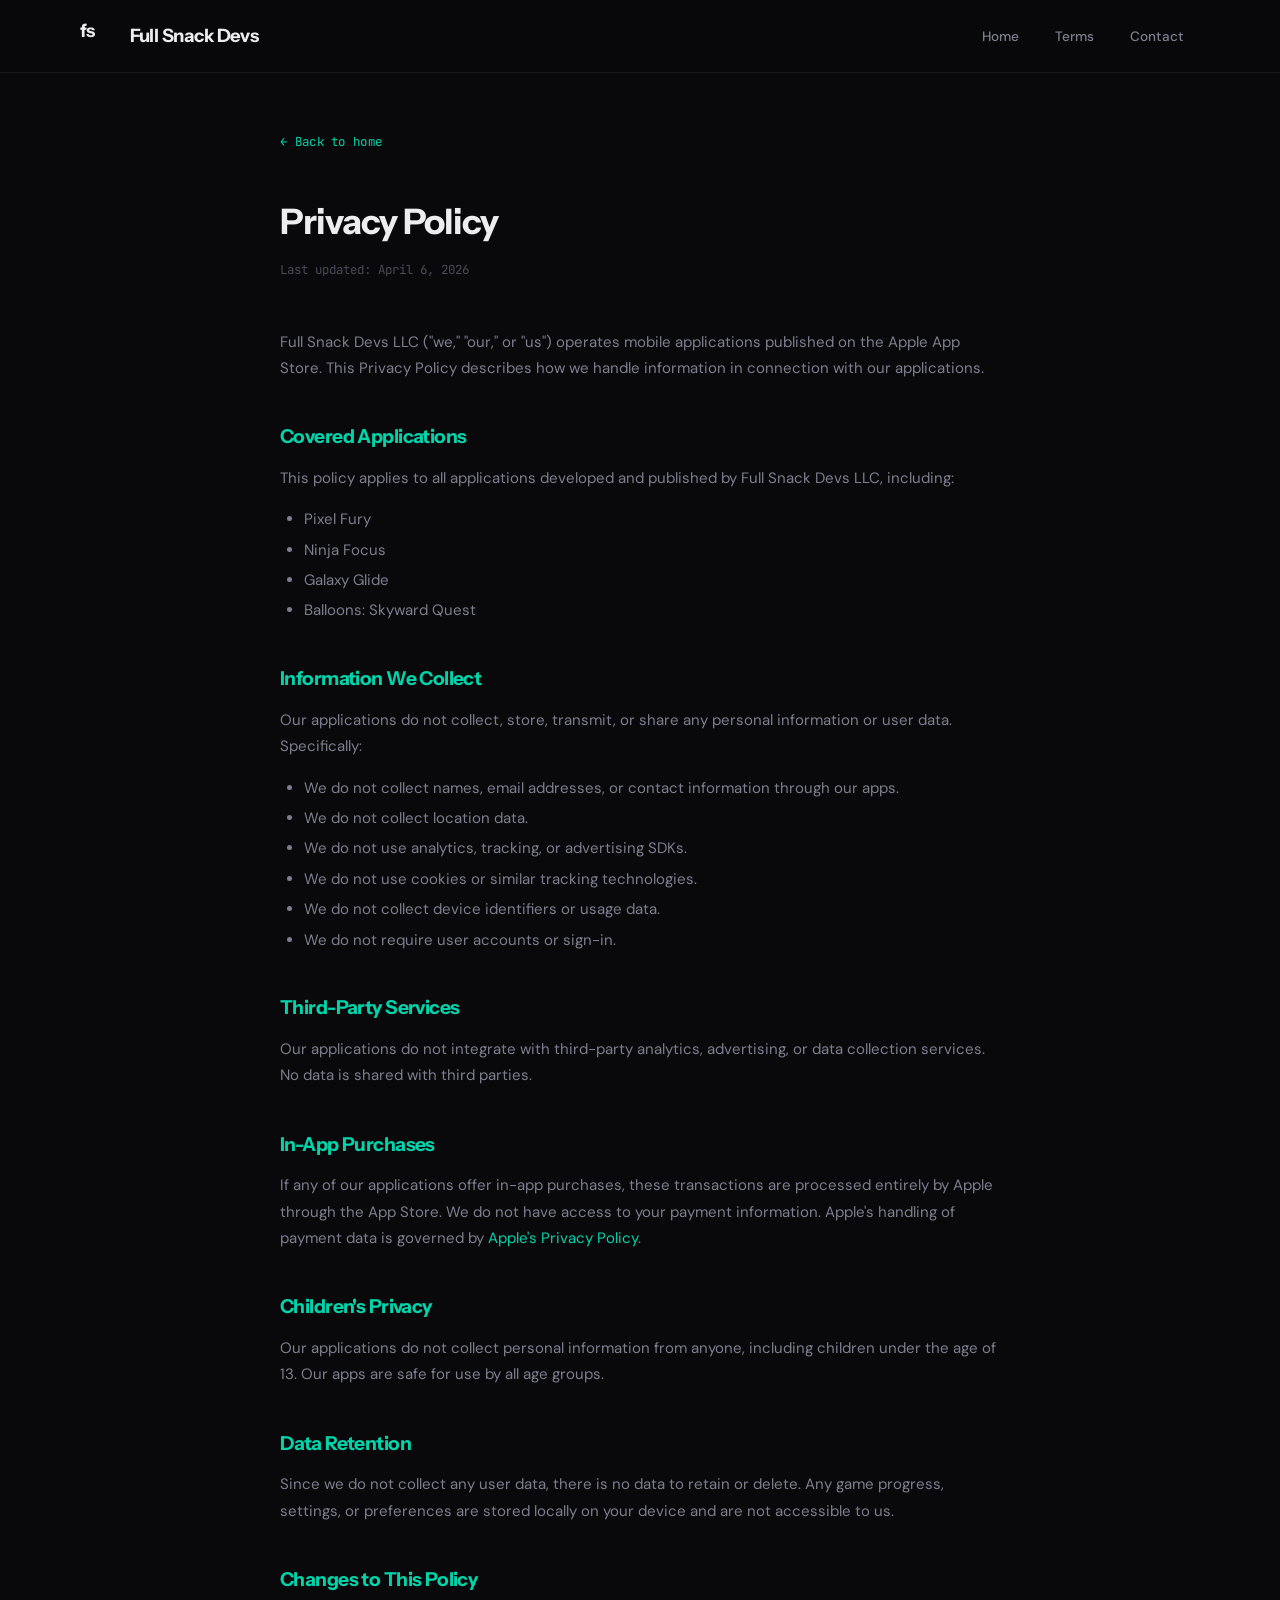
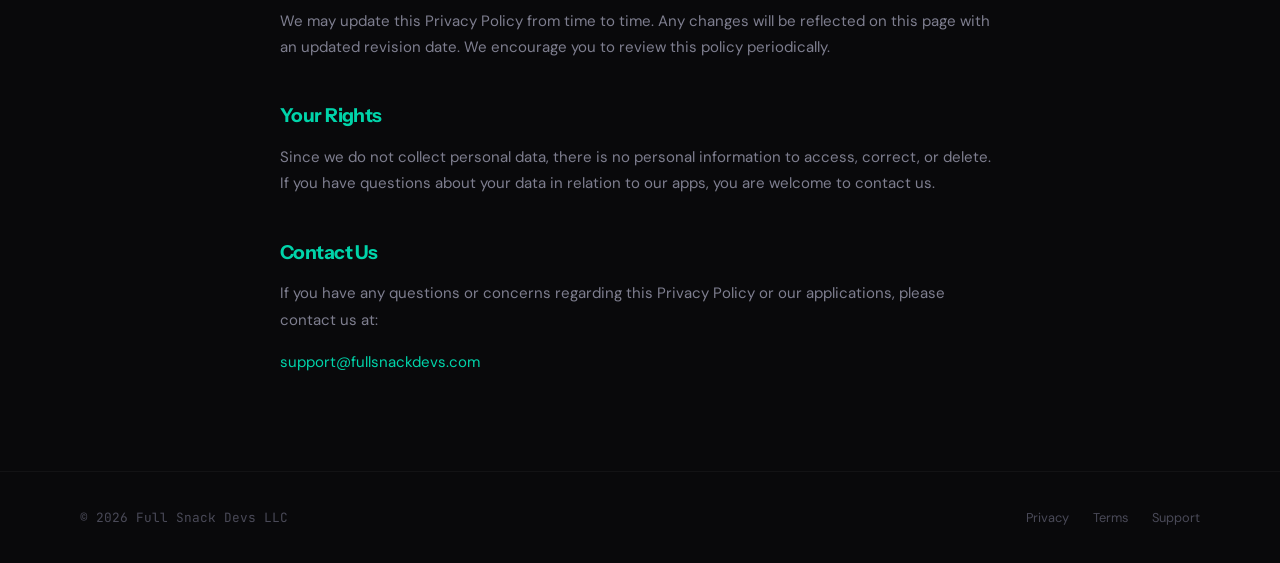
==== commit 7e4e7bf8: "bigger logo + favicon" ====
--- a/privacy.html
+++ b/privacy.html
@@ -6,27 +6,27 @@
   <title>Privacy Policy — Full Snack Devs</title>
   <meta name="description" content="Privacy Policy for all Full Snack Devs applications.">
   <link rel="stylesheet" href="style.css">
-  <link rel="icon" href="data:image/svg+xml,<svg xmlns='http://www.w3.org/2000/svg' viewBox='0 0 32 32'><rect width='32' height='32' rx='8' fill='%2300D4AA'/><text x='50%25' y='54%25' dominant-baseline='middle' text-anchor='middle' font-family='monospace' font-weight='bold' font-size='18' fill='%2309090b'>fs</text></svg>">
+  <link rel="icon" type="image/png" href="assets/FullSnackDevsLogo.png">
 </head>
 <body>
 
 <nav class="nav">
   <div class="nav-inner">
-    <a href="/" class="nav-logo">
+    <a href="index.html" class="nav-logo">
       <span class="logo-mark">fs</span>
       Full Snack Devs
     </a>
     <ul class="nav-links">
-      <li><a href="/">Home</a></li>
+      <li><a href="index.html">Home</a></li>
       <li><a href="terms.html">Terms</a></li>
-      <li><a href="/#contact">Contact</a></li>
+      <li><a href="index.html#contact">Contact</a></li>
     </ul>
   </div>
 </nav>
 
 <section class="legal-page">
   <div class="container">
-    <a href="/" class="legal-back">&larr; Back to home</a>
+    <a href="index.html" class="legal-back">&larr; Back to home</a>
     <h1>Privacy Policy</h1>
     <p class="updated">Last updated: April 6, 2026</p>
 
--- a/style.css
+++ b/style.css
@@ -21,8 +21,6 @@
   --accent-dim: rgba(0, 212, 170, 0.08);
   --accent-glow: rgba(0, 212, 170, 0.12);
 
-  --warm: #D4A054;
-  --warm-dim: rgba(212, 160, 84, 0.1);
 
   --green: #00D4AA;
 
@@ -96,16 +94,9 @@
 }
 
 .nav-logo .logo-mark {
-  width: 32px; height: 32px;
-  background: var(--accent);
-  border-radius: 8px;
-  display: flex;
-  align-items: center;
-  justify-content: center;
-  font-family: var(--font-mono);
-  font-weight: 700;
-  font-size: 0.8rem;
-  color: var(--bg-base);
+  width: 40px; height: 40px;
+  border-radius: 10px;
+  object-fit: cover;
 }
 
 .nav-links {
@@ -318,15 +309,15 @@
 }
 
 .hero-cta .cta-hiring {
-  color: var(--warm);
+  color: var(--accent);
 }
 
 .hero-cta .cta-hiring::after {
-  background: var(--warm);
+  background: var(--accent);
 }
 
 .hero-cta .cta-hiring:hover {
-  color: #E0B06A;
+  color: var(--accent-hover);
 }
 
 .hero-cta .arrow {
@@ -408,7 +399,7 @@
 .belt-track {
   display: flex;
   gap: 1.5rem;
-  animation: belt-scroll 40s linear infinite;
+  animation: belt-scroll 30s linear infinite;
   width: max-content;
 }
 
@@ -440,8 +431,8 @@
 }
 
 .belt-icon {
-  width: 48px;
-  height: 48px;
+  width: 56px;
+  height: 56px;
   border-radius: 12px;
   flex-shrink: 0;
   display: flex;
@@ -450,11 +441,16 @@
   font-size: 1.3rem;
   font-weight: 700;
   color: var(--bg-base);
+  object-fit: cover;
+}
+
+img.belt-icon {
+  display: block;
 }
 
 .belt-icon.pf { background: #D4605A; }
 .belt-icon.nf { background: #00D4AA; }
-.belt-icon.gg { background: #D4A054; }
+.belt-icon.gg { background: #00D4AA; }
 .belt-icon.bq { background: #8B6E52; }
 
 .belt-info h3 {
@@ -512,7 +508,7 @@
 .app-card:hover::before { opacity: 1; }
 .app-card.c-pf::before { background: #D4605A; }
 .app-card.c-nf::before { background: #00D4AA; }
-.app-card.c-gg::before { background: #D4A054; }
+.app-card.c-gg::before { background: #00D4AA; }
 .app-card.c-bq::before { background: #8B6E52; }
 
 .app-card-icon {
@@ -526,11 +522,16 @@
   font-size: 1.4rem;
   color: var(--bg-base);
   font-weight: 700;
+  object-fit: cover;
+}
+
+img.app-card-icon {
+  display: block;
 }
 
 .app-card-icon.pf { background: #D4605A; }
 .app-card-icon.nf { background: #00D4AA; }
-.app-card-icon.gg { background: #D4A054; }
+.app-card-icon.gg { background: #00D4AA; }
 .app-card-icon.bq { background: #8B6E52; }
 
 .app-card h3 {
@@ -647,18 +648,11 @@
 }
 
 .team-avatar {
-  width: 56px;
-  height: 56px;
+  width: 72px;
+  height: 72px;
   border-radius: 50%;
-  background: var(--bg-elevated);
+  object-fit: cover;
   border: 2px solid rgba(0, 212, 170, 0.15);
-  display: flex;
-  align-items: center;
-  justify-content: center;
-  font-family: var(--font-display);
-  font-weight: 700;
-  font-size: 1.1rem;
-  color: var(--accent);
   margin-bottom: 1.25rem;
 }
 
@@ -759,7 +753,7 @@
 .role-tag .type {
   font-family: var(--font-mono);
   font-size: 0.68rem;
-  color: var(--warm);
+  color: var(--accent);
   letter-spacing: 0.5px;
   text-transform: uppercase;
 }
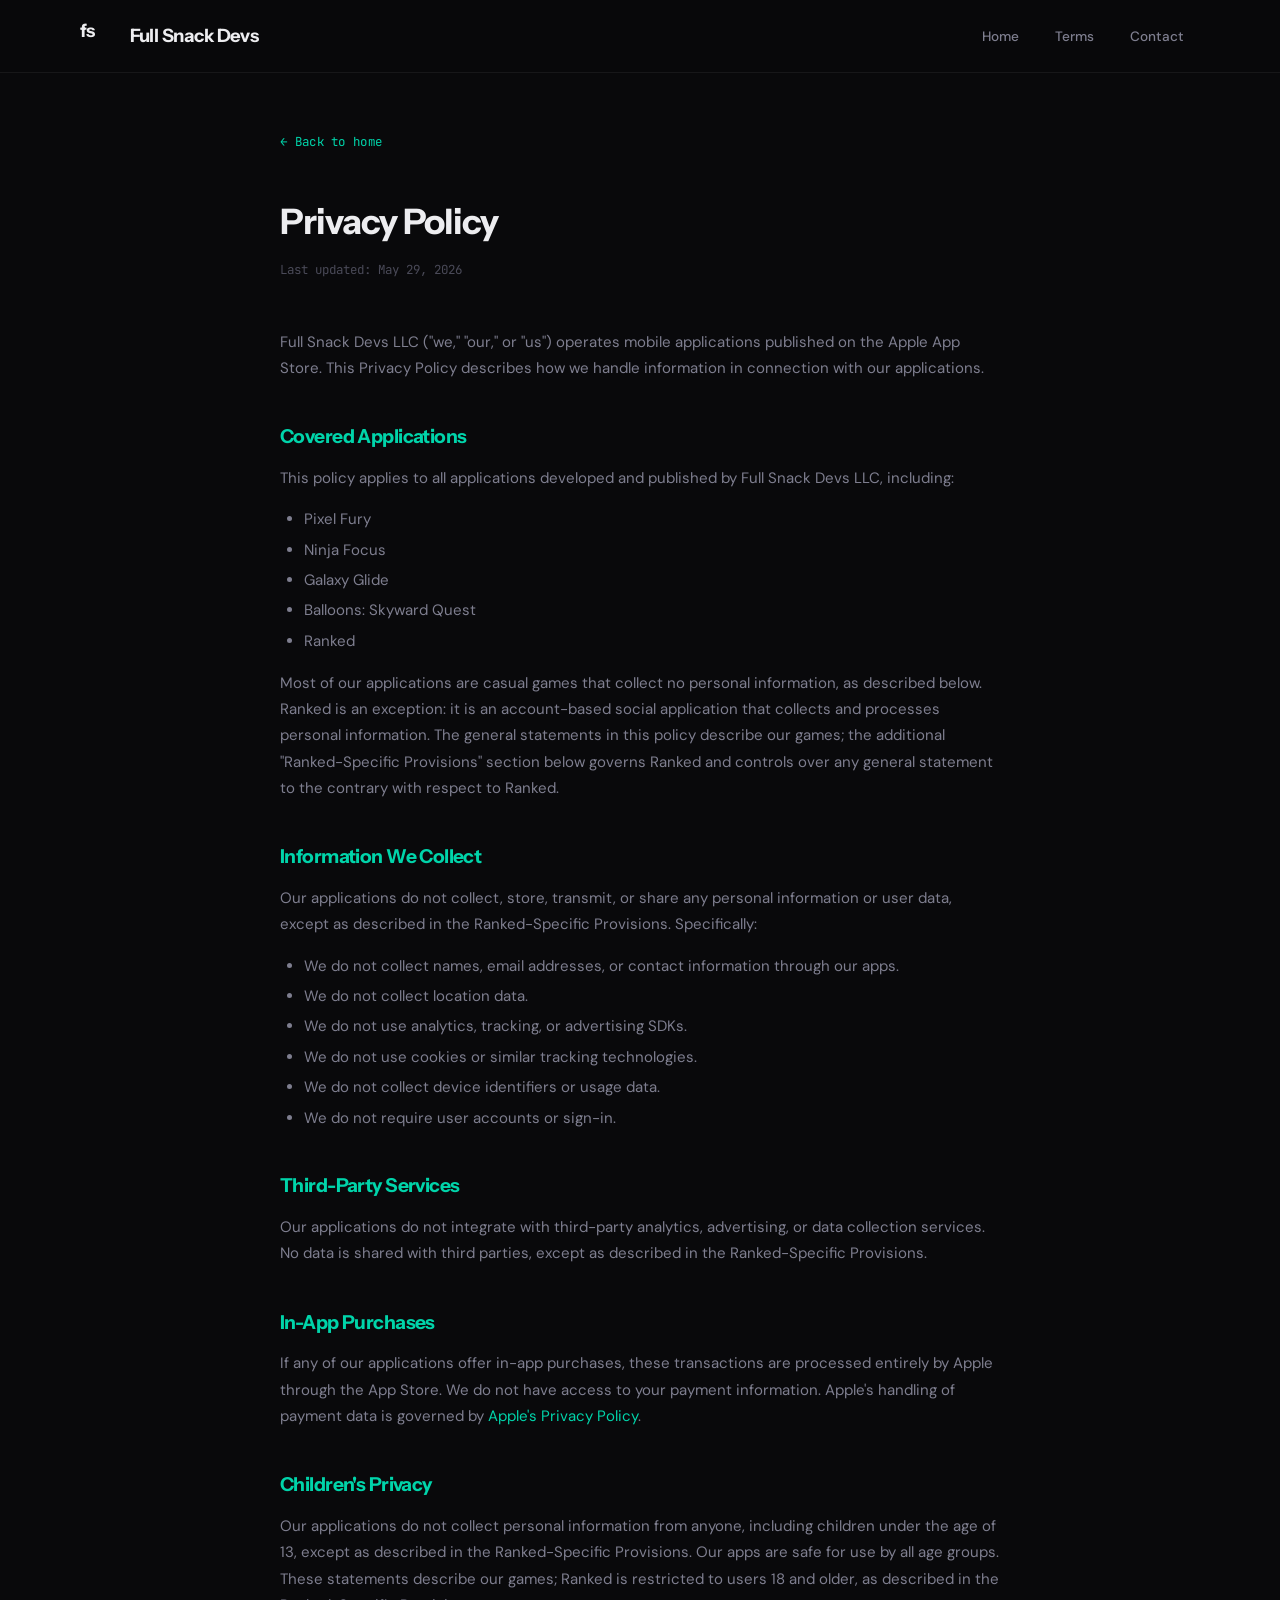
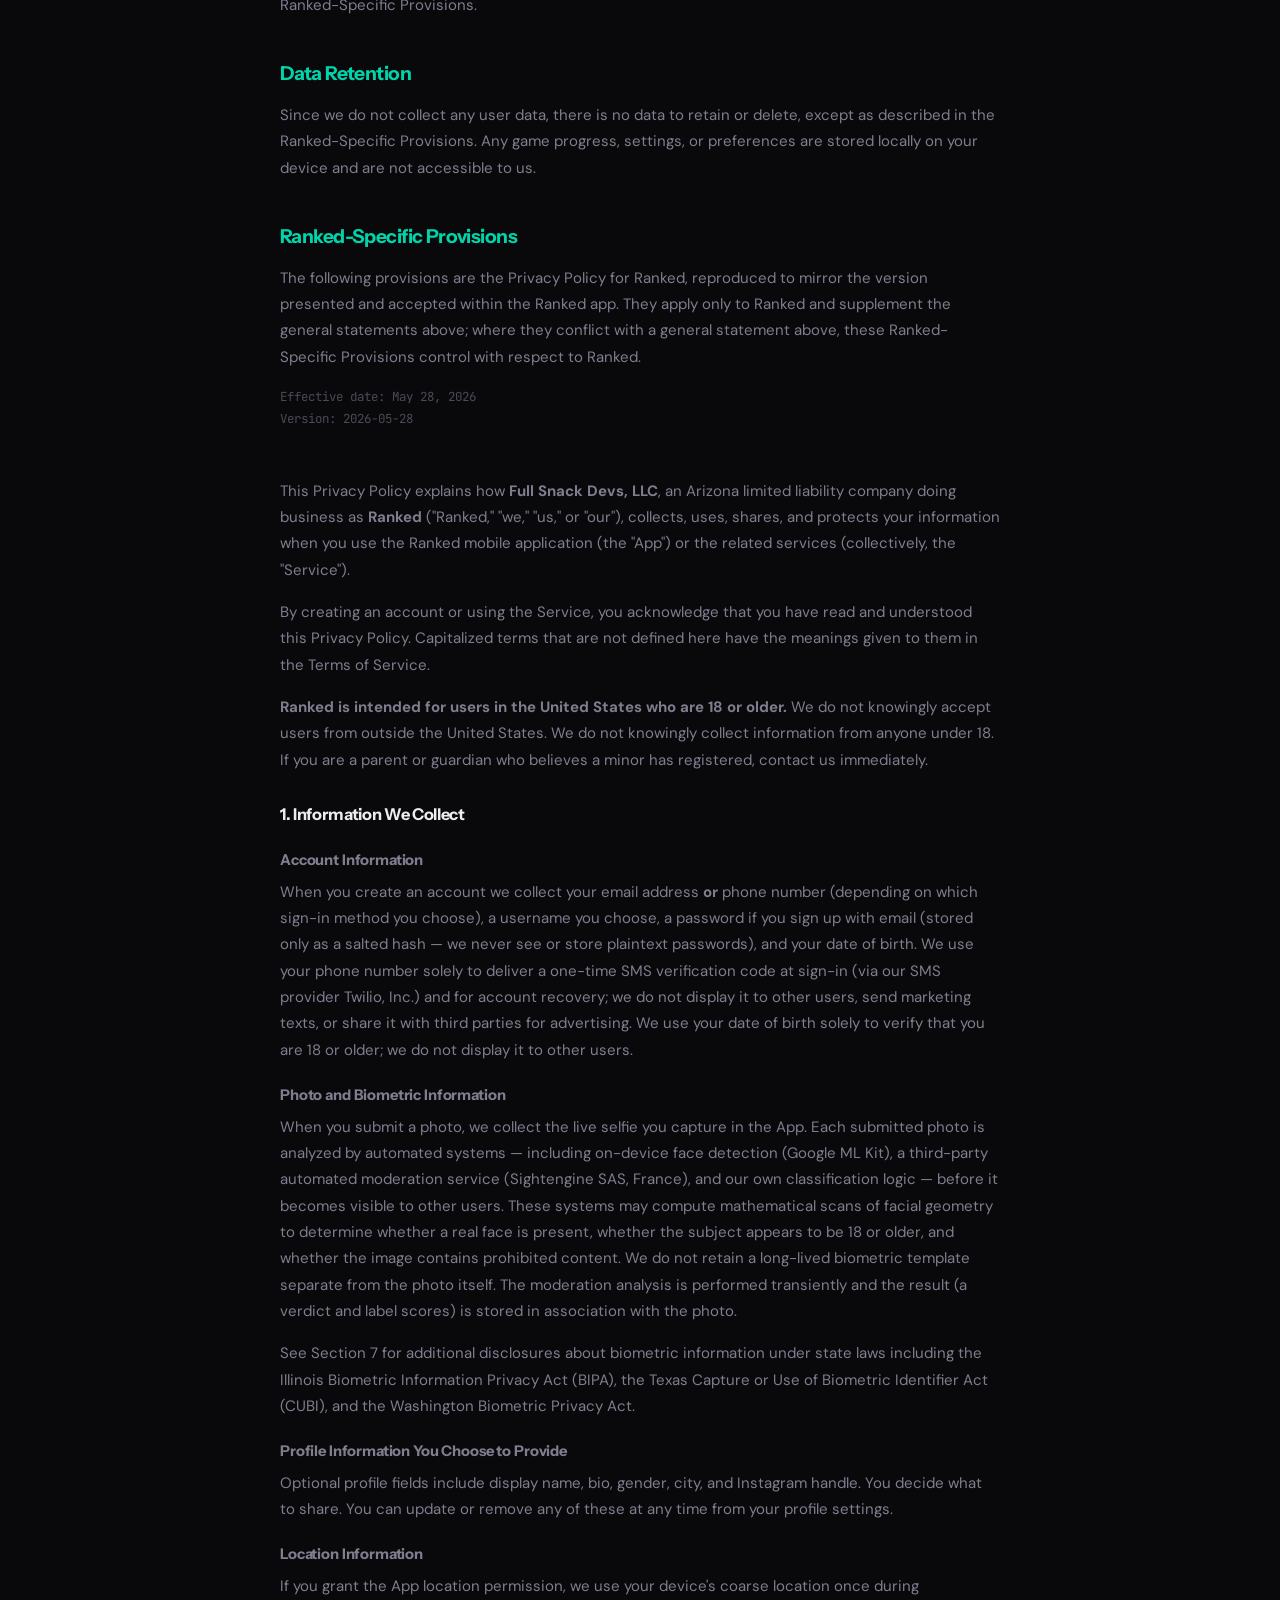
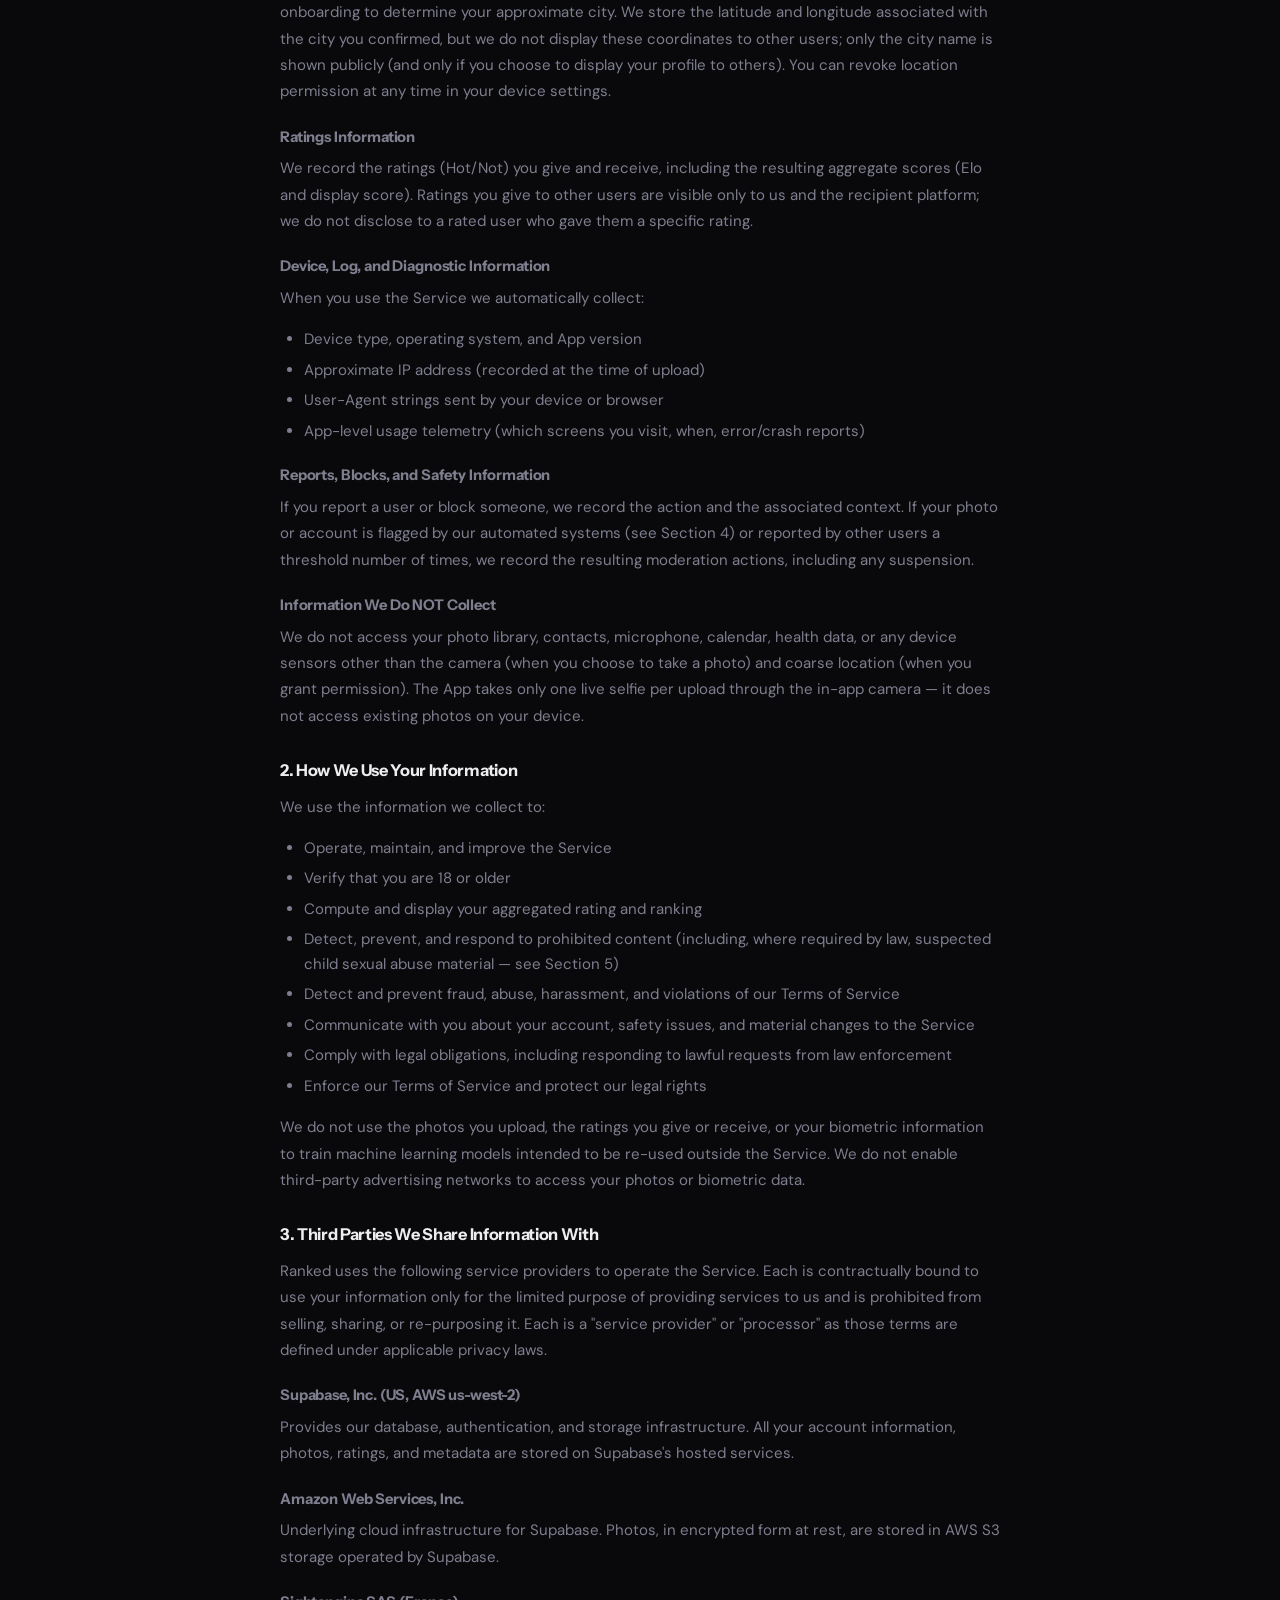
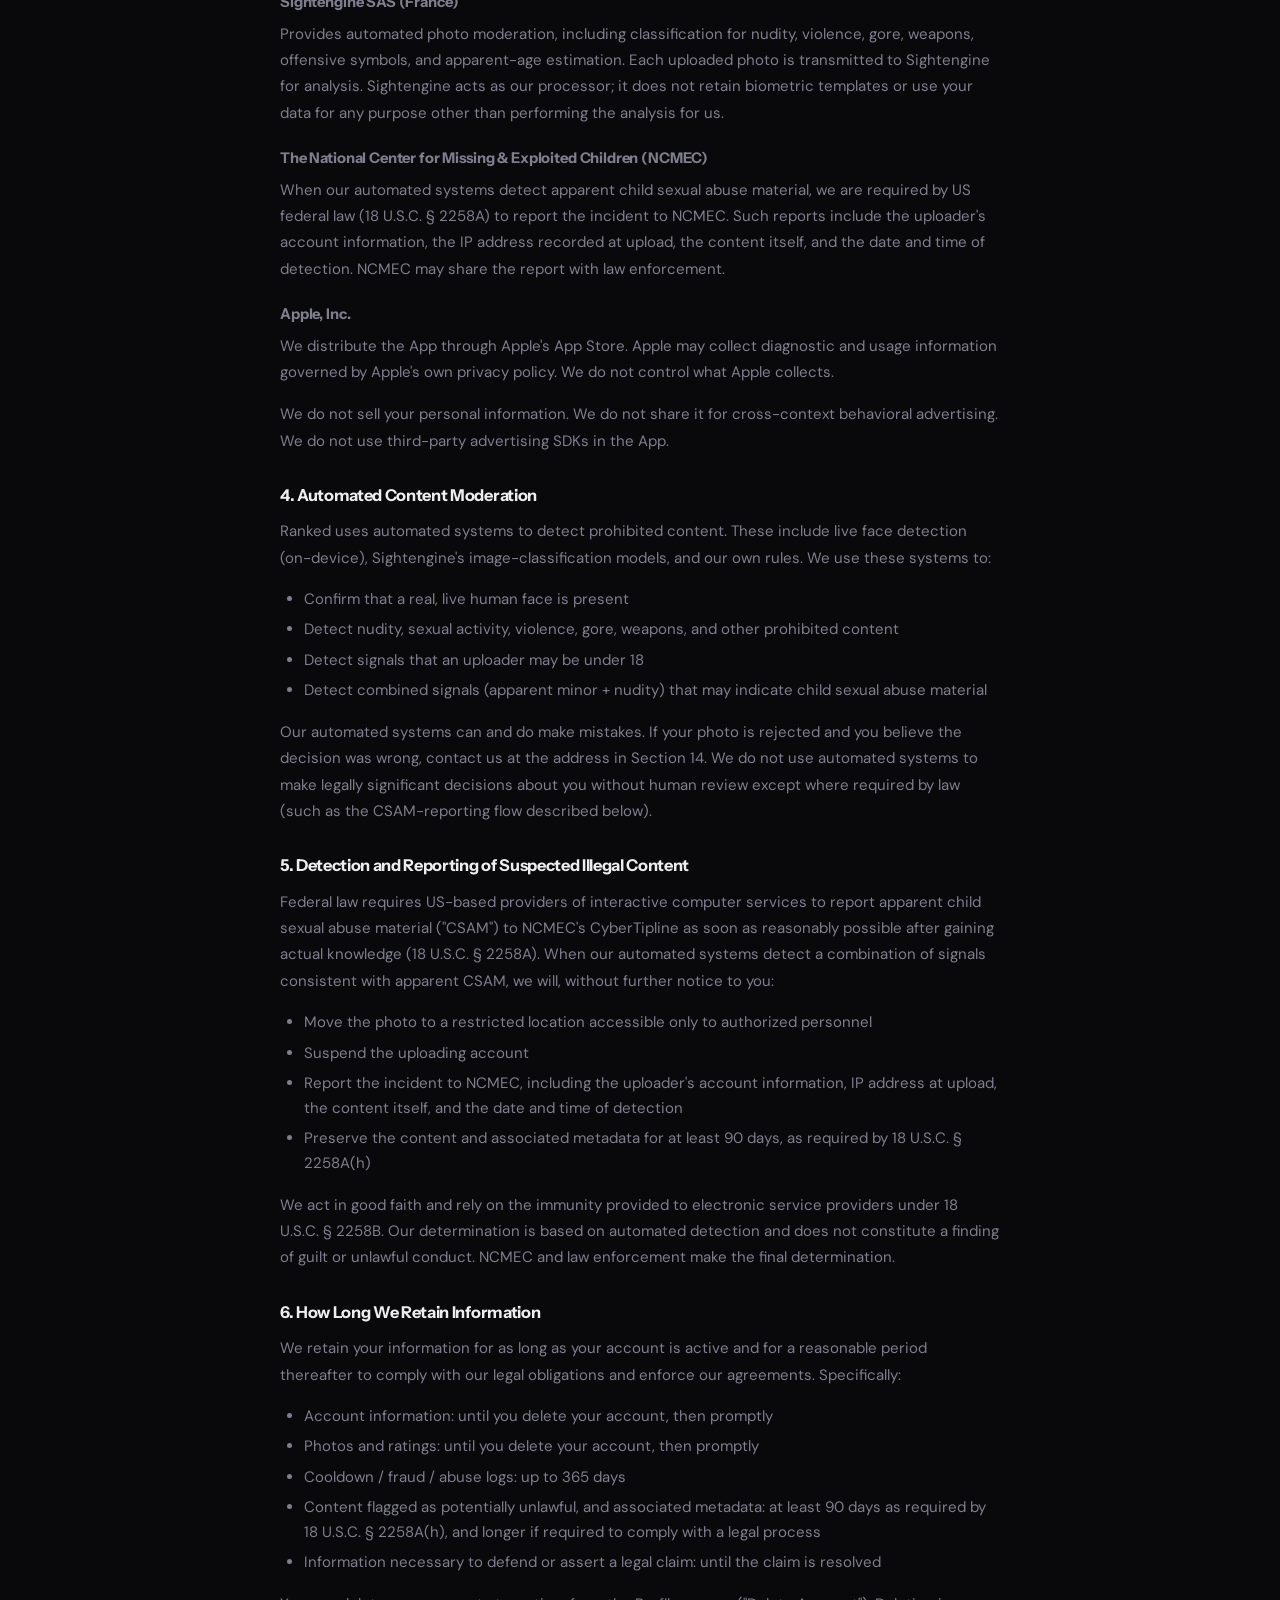
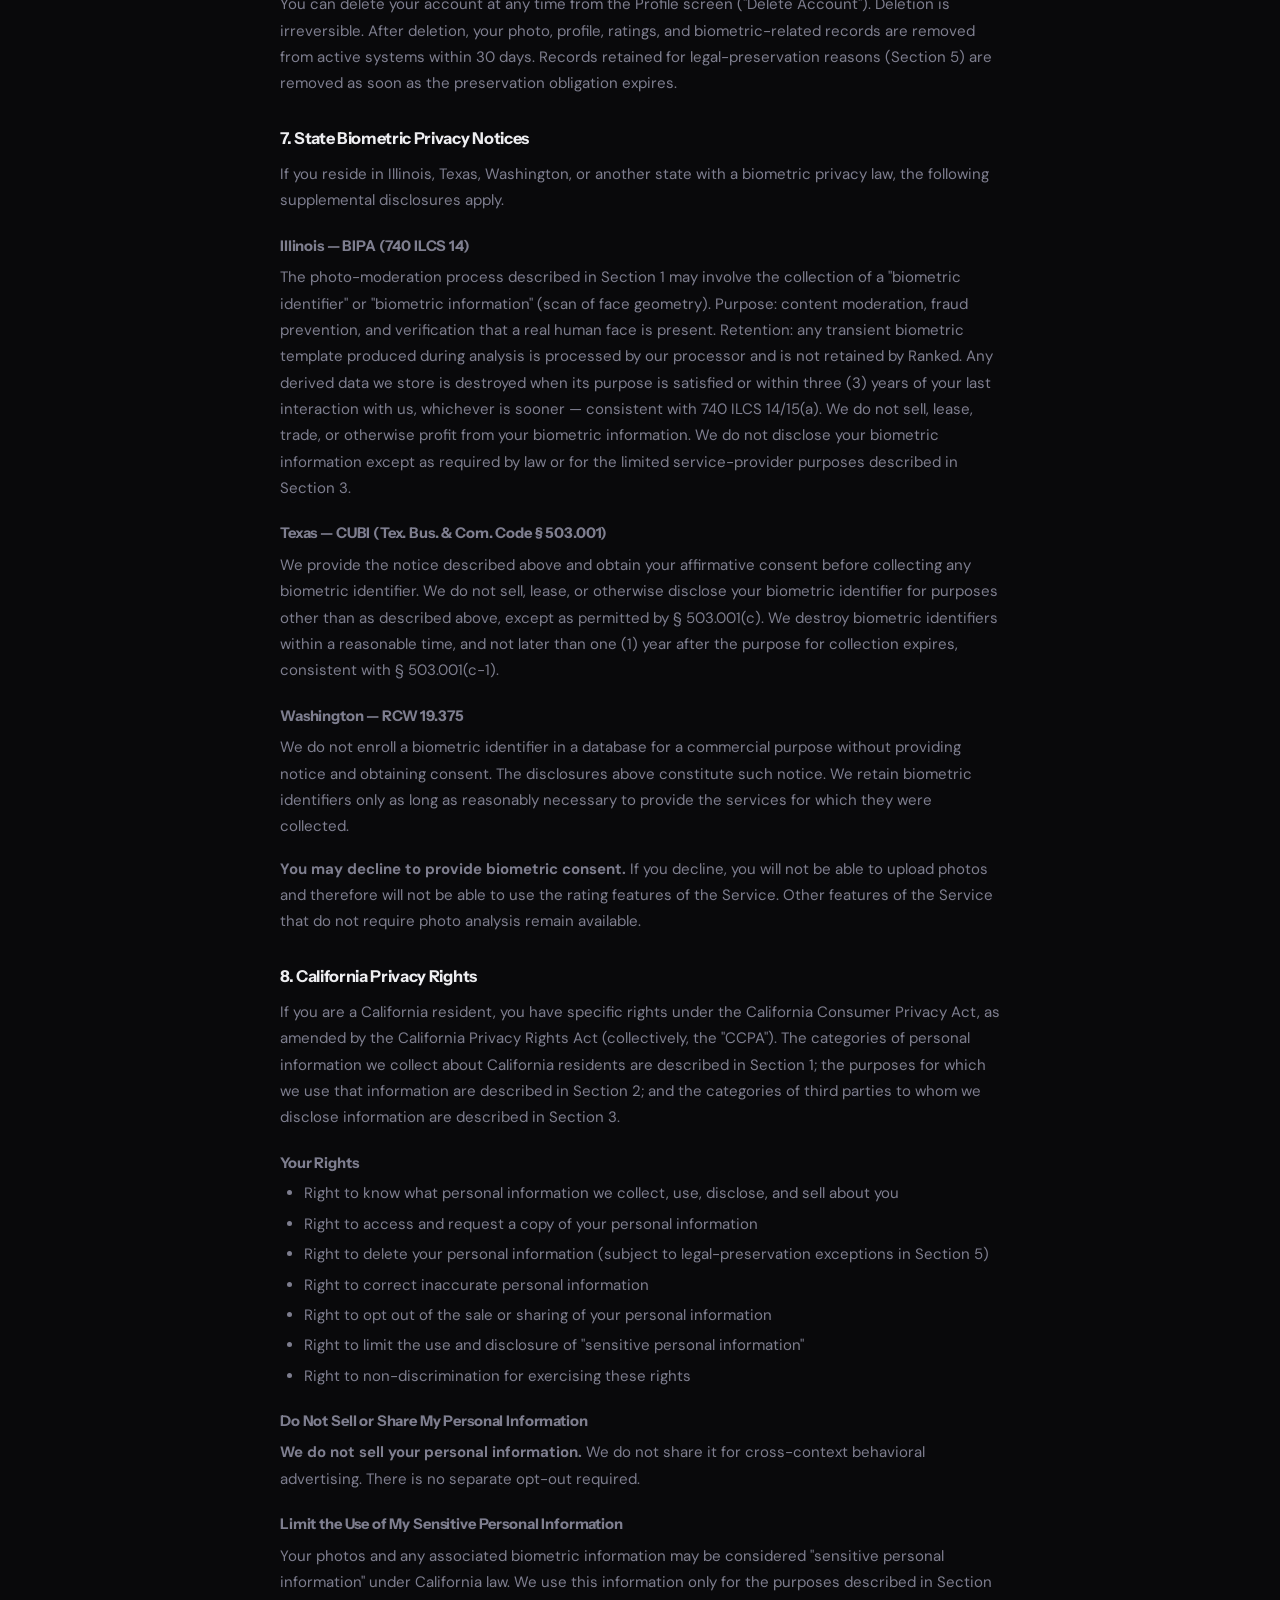
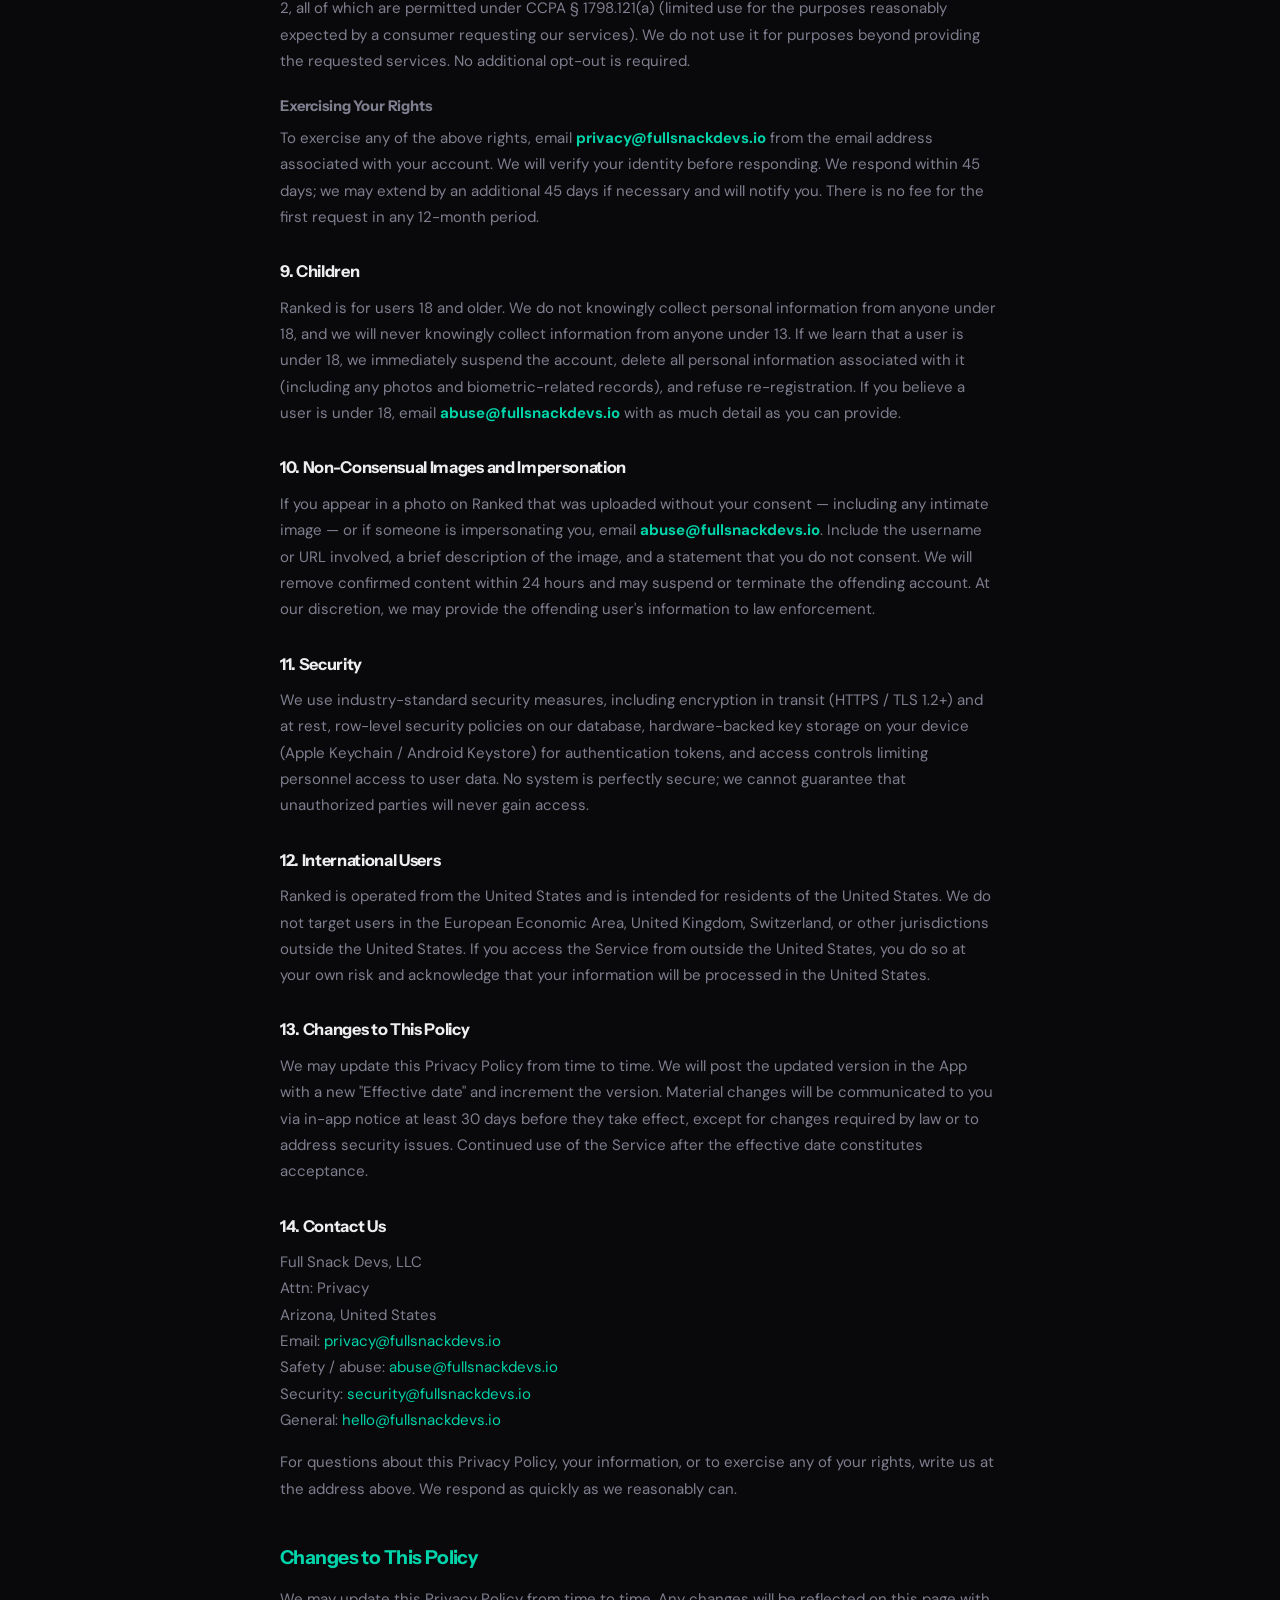
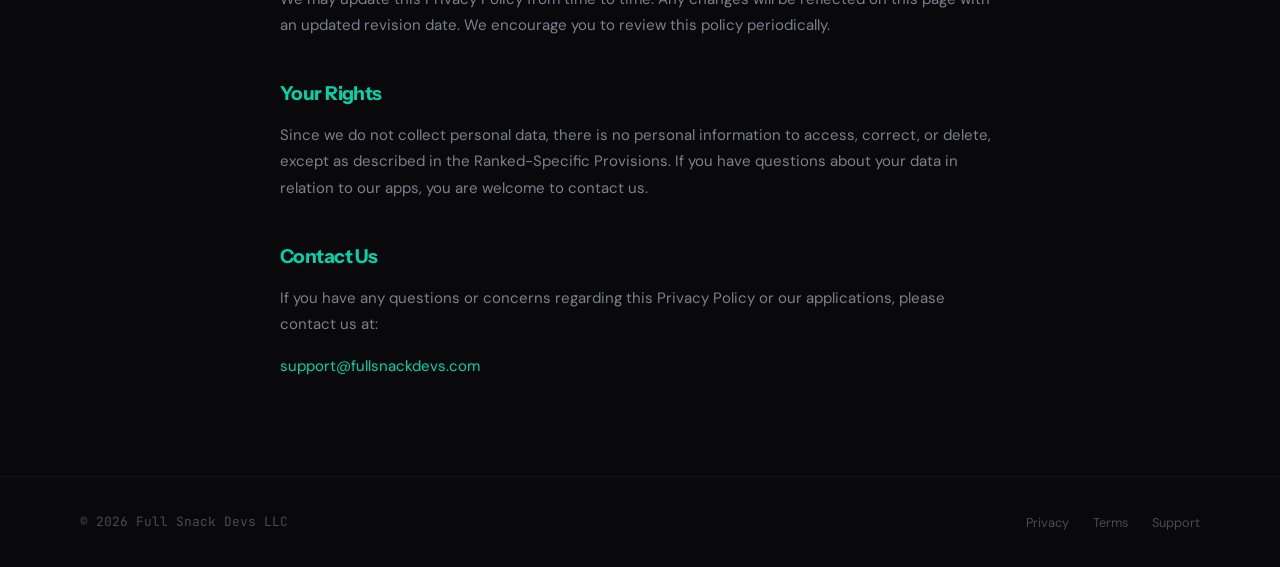
==== commit 037bc404: "Add Ranked-specific provisions to Privacy Policy and Terms of Service Ranked is our first non-game p" ====
--- a/privacy.html
+++ b/privacy.html
@@ -28,7 +28,7 @@
   <div class="container">
     <a href="index.html" class="legal-back">&larr; Back to home</a>
     <h1>Privacy Policy</h1>
-    <p class="updated">Last updated: April 6, 2026</p>
+    <p class="updated">Last updated: May 29, 2026</p>
 
     <p>Full Snack Devs LLC ("we," "our," or "us") operates mobile applications published on the Apple App Store. This Privacy Policy describes how we handle information in connection with our applications.</p>
 
@@ -39,10 +39,12 @@
       <li>Ninja Focus</li>
       <li>Galaxy Glide</li>
       <li>Balloons: Skyward Quest</li>
-    </ul>
+      <li>Ranked</li>
+    </ul>
+    <p>Most of our applications are casual games that collect no personal information, as described below. Ranked is an exception: it is an account-based social application that collects and processes personal information. The general statements in this policy describe our games; the additional "Ranked-Specific Provisions" section below governs Ranked and controls over any general statement to the contrary with respect to Ranked.</p>
 
     <h2>Information We Collect</h2>
-    <p>Our applications do not collect, store, transmit, or share any personal information or user data. Specifically:</p>
+    <p>Our applications do not collect, store, transmit, or share any personal information or user data, except as described in the Ranked-Specific Provisions. Specifically:</p>
     <ul>
       <li>We do not collect names, email addresses, or contact information through our apps.</li>
       <li>We do not collect location data.</li>
@@ -53,22 +55,190 @@
     </ul>
 
     <h2>Third-Party Services</h2>
-    <p>Our applications do not integrate with third-party analytics, advertising, or data collection services. No data is shared with third parties.</p>
+    <p>Our applications do not integrate with third-party analytics, advertising, or data collection services. No data is shared with third parties, except as described in the Ranked-Specific Provisions.</p>
 
     <h2>In-App Purchases</h2>
     <p>If any of our applications offer in-app purchases, these transactions are processed entirely by Apple through the App Store. We do not have access to your payment information. Apple's handling of payment data is governed by <a href="https://www.apple.com/legal/privacy/" target="_blank">Apple's Privacy Policy</a>.</p>
 
     <h2>Children's Privacy</h2>
-    <p>Our applications do not collect personal information from anyone, including children under the age of 13. Our apps are safe for use by all age groups.</p>
+    <p>Our applications do not collect personal information from anyone, including children under the age of 13, except as described in the Ranked-Specific Provisions. Our apps are safe for use by all age groups. These statements describe our games; Ranked is restricted to users 18 and older, as described in the Ranked-Specific Provisions.</p>
 
     <h2>Data Retention</h2>
-    <p>Since we do not collect any user data, there is no data to retain or delete. Any game progress, settings, or preferences are stored locally on your device and are not accessible to us.</p>
+    <p>Since we do not collect any user data, there is no data to retain or delete, except as described in the Ranked-Specific Provisions. Any game progress, settings, or preferences are stored locally on your device and are not accessible to us.</p>
+
+    <h2>Ranked-Specific Provisions</h2>
+    <p>The following provisions are the Privacy Policy for Ranked, reproduced to mirror the version presented and accepted within the Ranked app. They apply only to Ranked and supplement the general statements above; where they conflict with a general statement above, these Ranked-Specific Provisions control with respect to Ranked.</p>
+    <p class="updated">Effective date: May 28, 2026<br>Version: 2026-05-28</p>
+
+    <p>This Privacy Policy explains how <strong>Full Snack Devs, LLC</strong>, an Arizona limited liability company doing business as <strong>Ranked</strong> ("Ranked," "we," "us," or "our"), collects, uses, shares, and protects your information when you use the Ranked mobile application (the "App") or the related services (collectively, the "Service").</p>
+    <p>By creating an account or using the Service, you acknowledge that you have read and understood this Privacy Policy. Capitalized terms that are not defined here have the meanings given to them in the Terms of Service.</p>
+    <p><strong>Ranked is intended for users in the United States who are 18 or older.</strong> We do not knowingly accept users from outside the United States. We do not knowingly collect information from anyone under 18. If you are a parent or guardian who believes a minor has registered, contact us immediately.</p>
+
+    <h3>1. Information We Collect</h3>
+
+    <h4>Account Information</h4>
+    <p>When you create an account we collect your email address <strong>or</strong> phone number (depending on which sign-in method you choose), a username you choose, a password if you sign up with email (stored only as a salted hash — we never see or store plaintext passwords), and your date of birth. We use your phone number solely to deliver a one-time SMS verification code at sign-in (via our SMS provider Twilio, Inc.) and for account recovery; we do not display it to other users, send marketing texts, or share it with third parties for advertising. We use your date of birth solely to verify that you are 18 or older; we do not display it to other users.</p>
+
+    <h4>Photo and Biometric Information</h4>
+    <p>When you submit a photo, we collect the live selfie you capture in the App. Each submitted photo is analyzed by automated systems — including on-device face detection (Google ML Kit), a third-party automated moderation service (Sightengine SAS, France), and our own classification logic — before it becomes visible to other users. These systems may compute mathematical scans of facial geometry to determine whether a real face is present, whether the subject appears to be 18 or older, and whether the image contains prohibited content. We do not retain a long-lived biometric template separate from the photo itself. The moderation analysis is performed transiently and the result (a verdict and label scores) is stored in association with the photo.</p>
+    <p>See Section 7 for additional disclosures about biometric information under state laws including the Illinois Biometric Information Privacy Act (BIPA), the Texas Capture or Use of Biometric Identifier Act (CUBI), and the Washington Biometric Privacy Act.</p>
+
+    <h4>Profile Information You Choose to Provide</h4>
+    <p>Optional profile fields include display name, bio, gender, city, and Instagram handle. You decide what to share. You can update or remove any of these at any time from your profile settings.</p>
+
+    <h4>Location Information</h4>
+    <p>If you grant the App location permission, we use your device's coarse location once during onboarding to determine your approximate city. We store the latitude and longitude associated with the city you confirmed, but we do not display these coordinates to other users; only the city name is shown publicly (and only if you choose to display your profile to others). You can revoke location permission at any time in your device settings.</p>
+
+    <h4>Ratings Information</h4>
+    <p>We record the ratings (Hot/Not) you give and receive, including the resulting aggregate scores (Elo and display score). Ratings you give to other users are visible only to us and the recipient platform; we do not disclose to a rated user who gave them a specific rating.</p>
+
+    <h4>Device, Log, and Diagnostic Information</h4>
+    <p>When you use the Service we automatically collect:</p>
+    <ul>
+      <li>Device type, operating system, and App version</li>
+      <li>Approximate IP address (recorded at the time of upload)</li>
+      <li>User-Agent strings sent by your device or browser</li>
+      <li>App-level usage telemetry (which screens you visit, when, error/crash reports)</li>
+    </ul>
+
+    <h4>Reports, Blocks, and Safety Information</h4>
+    <p>If you report a user or block someone, we record the action and the associated context. If your photo or account is flagged by our automated systems (see Section 4) or reported by other users a threshold number of times, we record the resulting moderation actions, including any suspension.</p>
+
+    <h4>Information We Do NOT Collect</h4>
+    <p>We do not access your photo library, contacts, microphone, calendar, health data, or any device sensors other than the camera (when you choose to take a photo) and coarse location (when you grant permission). The App takes only one live selfie per upload through the in-app camera — it does not access existing photos on your device.</p>
+
+    <h3>2. How We Use Your Information</h3>
+    <p>We use the information we collect to:</p>
+    <ul>
+      <li>Operate, maintain, and improve the Service</li>
+      <li>Verify that you are 18 or older</li>
+      <li>Compute and display your aggregated rating and ranking</li>
+      <li>Detect, prevent, and respond to prohibited content (including, where required by law, suspected child sexual abuse material — see Section 5)</li>
+      <li>Detect and prevent fraud, abuse, harassment, and violations of our Terms of Service</li>
+      <li>Communicate with you about your account, safety issues, and material changes to the Service</li>
+      <li>Comply with legal obligations, including responding to lawful requests from law enforcement</li>
+      <li>Enforce our Terms of Service and protect our legal rights</li>
+    </ul>
+    <p>We do not use the photos you upload, the ratings you give or receive, or your biometric information to train machine learning models intended to be re-used outside the Service. We do not enable third-party advertising networks to access your photos or biometric data.</p>
+
+    <h3>3. Third Parties We Share Information With</h3>
+    <p>Ranked uses the following service providers to operate the Service. Each is contractually bound to use your information only for the limited purpose of providing services to us and is prohibited from selling, sharing, or re-purposing it. Each is a "service provider" or "processor" as those terms are defined under applicable privacy laws.</p>
+
+    <h4>Supabase, Inc. (US, AWS us-west-2)</h4>
+    <p>Provides our database, authentication, and storage infrastructure. All your account information, photos, ratings, and metadata are stored on Supabase's hosted services.</p>
+
+    <h4>Amazon Web Services, Inc.</h4>
+    <p>Underlying cloud infrastructure for Supabase. Photos, in encrypted form at rest, are stored in AWS S3 storage operated by Supabase.</p>
+
+    <h4>Sightengine SAS (France)</h4>
+    <p>Provides automated photo moderation, including classification for nudity, violence, gore, weapons, offensive symbols, and apparent-age estimation. Each uploaded photo is transmitted to Sightengine for analysis. Sightengine acts as our processor; it does not retain biometric templates or use your data for any purpose other than performing the analysis for us.</p>
+
+    <h4>The National Center for Missing &amp; Exploited Children (NCMEC)</h4>
+    <p>When our automated systems detect apparent child sexual abuse material, we are required by US federal law (18 U.S.C. § 2258A) to report the incident to NCMEC. Such reports include the uploader's account information, the IP address recorded at upload, the content itself, and the date and time of detection. NCMEC may share the report with law enforcement.</p>
+
+    <h4>Apple, Inc.</h4>
+    <p>We distribute the App through Apple's App Store. Apple may collect diagnostic and usage information governed by Apple's own privacy policy. We do not control what Apple collects.</p>
+
+    <p>We do not sell your personal information. We do not share it for cross-context behavioral advertising. We do not use third-party advertising SDKs in the App.</p>
+
+    <h3>4. Automated Content Moderation</h3>
+    <p>Ranked uses automated systems to detect prohibited content. These include live face detection (on-device), Sightengine's image-classification models, and our own rules. We use these systems to:</p>
+    <ul>
+      <li>Confirm that a real, live human face is present</li>
+      <li>Detect nudity, sexual activity, violence, gore, weapons, and other prohibited content</li>
+      <li>Detect signals that an uploader may be under 18</li>
+      <li>Detect combined signals (apparent minor + nudity) that may indicate child sexual abuse material</li>
+    </ul>
+    <p>Our automated systems can and do make mistakes. If your photo is rejected and you believe the decision was wrong, contact us at the address in Section 14. We do not use automated systems to make legally significant decisions about you without human review except where required by law (such as the CSAM-reporting flow described below).</p>
+
+    <h3>5. Detection and Reporting of Suspected Illegal Content</h3>
+    <p>Federal law requires US-based providers of interactive computer services to report apparent child sexual abuse material ("CSAM") to NCMEC's CyberTipline as soon as reasonably possible after gaining actual knowledge (18 U.S.C. § 2258A). When our automated systems detect a combination of signals consistent with apparent CSAM, we will, without further notice to you:</p>
+    <ul>
+      <li>Move the photo to a restricted location accessible only to authorized personnel</li>
+      <li>Suspend the uploading account</li>
+      <li>Report the incident to NCMEC, including the uploader's account information, IP address at upload, the content itself, and the date and time of detection</li>
+      <li>Preserve the content and associated metadata for at least 90 days, as required by 18 U.S.C. § 2258A(h)</li>
+    </ul>
+    <p>We act in good faith and rely on the immunity provided to electronic service providers under 18 U.S.C. § 2258B. Our determination is based on automated detection and does not constitute a finding of guilt or unlawful conduct. NCMEC and law enforcement make the final determination.</p>
+
+    <h3>6. How Long We Retain Information</h3>
+    <p>We retain your information for as long as your account is active and for a reasonable period thereafter to comply with our legal obligations and enforce our agreements. Specifically:</p>
+    <ul>
+      <li>Account information: until you delete your account, then promptly</li>
+      <li>Photos and ratings: until you delete your account, then promptly</li>
+      <li>Cooldown / fraud / abuse logs: up to 365 days</li>
+      <li>Content flagged as potentially unlawful, and associated metadata: at least 90 days as required by 18 U.S.C. § 2258A(h), and longer if required to comply with a legal process</li>
+      <li>Information necessary to defend or assert a legal claim: until the claim is resolved</li>
+    </ul>
+    <p>You can delete your account at any time from the Profile screen ("Delete Account"). Deletion is irreversible. After deletion, your photo, profile, ratings, and biometric-related records are removed from active systems within 30 days. Records retained for legal-preservation reasons (Section 5) are removed as soon as the preservation obligation expires.</p>
+
+    <h3>7. State Biometric Privacy Notices</h3>
+    <p>If you reside in Illinois, Texas, Washington, or another state with a biometric privacy law, the following supplemental disclosures apply.</p>
+
+    <h4>Illinois — BIPA (740 ILCS 14)</h4>
+    <p>The photo-moderation process described in Section 1 may involve the collection of a "biometric identifier" or "biometric information" (scan of face geometry). Purpose: content moderation, fraud prevention, and verification that a real human face is present. Retention: any transient biometric template produced during analysis is processed by our processor and is not retained by Ranked. Any derived data we store is destroyed when its purpose is satisfied or within three (3) years of your last interaction with us, whichever is sooner — consistent with 740 ILCS 14/15(a). We do not sell, lease, trade, or otherwise profit from your biometric information. We do not disclose your biometric information except as required by law or for the limited service-provider purposes described in Section 3.</p>
+
+    <h4>Texas — CUBI (Tex. Bus. &amp; Com. Code § 503.001)</h4>
+    <p>We provide the notice described above and obtain your affirmative consent before collecting any biometric identifier. We do not sell, lease, or otherwise disclose your biometric identifier for purposes other than as described above, except as permitted by § 503.001(c). We destroy biometric identifiers within a reasonable time, and not later than one (1) year after the purpose for collection expires, consistent with § 503.001(c-1).</p>
+
+    <h4>Washington — RCW 19.375</h4>
+    <p>We do not enroll a biometric identifier in a database for a commercial purpose without providing notice and obtaining consent. The disclosures above constitute such notice. We retain biometric identifiers only as long as reasonably necessary to provide the services for which they were collected.</p>
+
+    <p><strong>You may decline to provide biometric consent.</strong> If you decline, you will not be able to upload photos and therefore will not be able to use the rating features of the Service. Other features of the Service that do not require photo analysis remain available.</p>
+
+    <h3>8. California Privacy Rights</h3>
+    <p>If you are a California resident, you have specific rights under the California Consumer Privacy Act, as amended by the California Privacy Rights Act (collectively, the "CCPA"). The categories of personal information we collect about California residents are described in Section 1; the purposes for which we use that information are described in Section 2; and the categories of third parties to whom we disclose information are described in Section 3.</p>
+
+    <h4>Your Rights</h4>
+    <ul>
+      <li>Right to know what personal information we collect, use, disclose, and sell about you</li>
+      <li>Right to access and request a copy of your personal information</li>
+      <li>Right to delete your personal information (subject to legal-preservation exceptions in Section 5)</li>
+      <li>Right to correct inaccurate personal information</li>
+      <li>Right to opt out of the sale or sharing of your personal information</li>
+      <li>Right to limit the use and disclosure of "sensitive personal information"</li>
+      <li>Right to non-discrimination for exercising these rights</li>
+    </ul>
+
+    <h4>Do Not Sell or Share My Personal Information</h4>
+    <p><strong>We do not sell your personal information.</strong> We do not share it for cross-context behavioral advertising. There is no separate opt-out required.</p>
+
+    <h4>Limit the Use of My Sensitive Personal Information</h4>
+    <p>Your photos and any associated biometric information may be considered "sensitive personal information" under California law. We use this information only for the purposes described in Section 2, all of which are permitted under CCPA § 1798.121(a) (limited use for the purposes reasonably expected by a consumer requesting our services). We do not use it for purposes beyond providing the requested services. No additional opt-out is required.</p>
+
+    <h4>Exercising Your Rights</h4>
+    <p>To exercise any of the above rights, email <strong><a href="mailto:privacy@fullsnackdevs.io">privacy@fullsnackdevs.io</a></strong> from the email address associated with your account. We will verify your identity before responding. We respond within 45 days; we may extend by an additional 45 days if necessary and will notify you. There is no fee for the first request in any 12-month period.</p>
+
+    <h3>9. Children</h3>
+    <p>Ranked is for users 18 and older. We do not knowingly collect personal information from anyone under 18, and we will never knowingly collect information from anyone under 13. If we learn that a user is under 18, we immediately suspend the account, delete all personal information associated with it (including any photos and biometric-related records), and refuse re-registration. If you believe a user is under 18, email <strong><a href="mailto:abuse@fullsnackdevs.io">abuse@fullsnackdevs.io</a></strong> with as much detail as you can provide.</p>
+
+    <h3>10. Non-Consensual Images and Impersonation</h3>
+    <p>If you appear in a photo on Ranked that was uploaded without your consent — including any intimate image — or if someone is impersonating you, email <strong><a href="mailto:abuse@fullsnackdevs.io">abuse@fullsnackdevs.io</a></strong>. Include the username or URL involved, a brief description of the image, and a statement that you do not consent. We will remove confirmed content within 24 hours and may suspend or terminate the offending account. At our discretion, we may provide the offending user's information to law enforcement.</p>
+
+    <h3>11. Security</h3>
+    <p>We use industry-standard security measures, including encryption in transit (HTTPS / TLS 1.2+) and at rest, row-level security policies on our database, hardware-backed key storage on your device (Apple Keychain / Android Keystore) for authentication tokens, and access controls limiting personnel access to user data. No system is perfectly secure; we cannot guarantee that unauthorized parties will never gain access.</p>
+
+    <h3>12. International Users</h3>
+    <p>Ranked is operated from the United States and is intended for residents of the United States. We do not target users in the European Economic Area, United Kingdom, Switzerland, or other jurisdictions outside the United States. If you access the Service from outside the United States, you do so at your own risk and acknowledge that your information will be processed in the United States.</p>
+
+    <h3>13. Changes to This Policy</h3>
+    <p>We may update this Privacy Policy from time to time. We will post the updated version in the App with a new "Effective date" and increment the version. Material changes will be communicated to you via in-app notice at least 30 days before they take effect, except for changes required by law or to address security issues. Continued use of the Service after the effective date constitutes acceptance.</p>
+
+    <h3>14. Contact Us</h3>
+    <p>Full Snack Devs, LLC<br>
+    Attn: Privacy<br>
+    Arizona, United States<br>
+    Email: <a href="mailto:privacy@fullsnackdevs.io">privacy@fullsnackdevs.io</a><br>
+    Safety / abuse: <a href="mailto:abuse@fullsnackdevs.io">abuse@fullsnackdevs.io</a><br>
+    Security: <a href="mailto:security@fullsnackdevs.io">security@fullsnackdevs.io</a><br>
+    General: <a href="mailto:hello@fullsnackdevs.io">hello@fullsnackdevs.io</a></p>
+    <p>For questions about this Privacy Policy, your information, or to exercise any of your rights, write us at the address above. We respond as quickly as we reasonably can.</p>
 
     <h2>Changes to This Policy</h2>
     <p>We may update this Privacy Policy from time to time. Any changes will be reflected on this page with an updated revision date. We encourage you to review this policy periodically.</p>
 
     <h2>Your Rights</h2>
-    <p>Since we do not collect personal data, there is no personal information to access, correct, or delete. If you have questions about your data in relation to our apps, you are welcome to contact us.</p>
+    <p>Since we do not collect personal data, there is no personal information to access, correct, or delete, except as described in the Ranked-Specific Provisions. If you have questions about your data in relation to our apps, you are welcome to contact us.</p>
 
     <h2>Contact Us</h2>
     <p>If you have any questions or concerns regarding this Privacy Policy or our applications, please contact us at:</p>
--- a/style.css
+++ b/style.css
@@ -337,7 +337,11 @@
    Sections — Shared
    ========================================== */
 
-section { padding: 8rem 2rem; }
+section { padding: 9rem 2rem; }
+
+section + section {
+  border-top: 1px solid rgba(255, 255, 255, 0.05);
+}
 
 .container {
   max-width: var(--max-width);
@@ -380,10 +384,29 @@
 
 .belt-section {
   padding: 5rem 0;
-  border-top: 1px solid var(--border);
-  border-bottom: 1px solid var(--border);
-  background: var(--bg-surface);
   overflow: hidden;
+  position: relative;
+}
+
+.belt-section::before,
+.belt-section::after {
+  content: '';
+  position: absolute;
+  top: 0;
+  bottom: 0;
+  width: 80px;
+  pointer-events: none;
+  z-index: 2;
+}
+
+.belt-section::before {
+  left: 0;
+  background: linear-gradient(to right, var(--bg-base), transparent);
+}
+
+.belt-section::after {
+  right: 0;
+  background: linear-gradient(to left, var(--bg-base), transparent);
 }
 
 .belt-label {
@@ -401,13 +424,14 @@
   gap: 1.5rem;
   animation: belt-scroll 30s linear infinite;
   width: max-content;
+  will-change: transform;
 }
 
 .belt-track:hover { animation-play-state: paused; }
 
 @keyframes belt-scroll {
   0% { transform: translateX(0); }
-  100% { transform: translateX(-50%); }
+  100% { transform: translateX(calc(-50% - 0.75rem)); }
 }
 
 .belt-card {
@@ -589,9 +613,7 @@
    ========================================== */
 
 .about-section {
-  background: var(--bg-surface);
-  border-top: 1px solid var(--border);
-  border-bottom: 1px solid var(--border);
+  background: var(--bg-base);
 }
 
 .about-centered {
@@ -857,6 +879,31 @@
   cursor: pointer;
   transition: all var(--transition);
   margin-top: 0.5rem;
+  position: relative;
+  overflow: hidden;
+  isolation: isolate;
+}
+
+.btn-submit::before {
+  content: '';
+  position: absolute;
+  inset: 0;
+  background: linear-gradient(
+    110deg,
+    transparent 35%,
+    rgba(255, 255, 255, 0.22) 50%,
+    transparent 65%
+  );
+  transform: translateX(-100%);
+  animation: btn-shimmer 3.5s ease-in-out infinite;
+  pointer-events: none;
+  z-index: 1;
+}
+
+@keyframes btn-shimmer {
+  0%   { transform: translateX(-100%); }
+  40%  { transform: translateX(100%); }
+  100% { transform: translateX(100%); }
 }
 
 .btn-submit:hover {
@@ -869,8 +916,7 @@
    ========================================== */
 
 .contact-section {
-  background: var(--bg-surface);
-  border-top: 1px solid var(--border);
+  background: var(--bg-base);
 }
 
 .contact-centered {
@@ -1007,6 +1053,41 @@
 .legal-page li {
   margin-bottom: 0.35rem;
   line-height: 1.65;
+}
+
+.legal-page h3 {
+  font-family: var(--font-display);
+  font-size: 1.02rem;
+  font-weight: 700;
+  letter-spacing: -0.02em;
+  margin: 1.75rem 0 0.6rem;
+  color: var(--text-primary);
+}
+
+.legal-page h4 {
+  font-family: var(--font-display);
+  font-size: 0.92rem;
+  font-weight: 700;
+  letter-spacing: -0.01em;
+  margin: 1.25rem 0 0.4rem;
+  color: var(--text-secondary);
+}
+
+.legal-page blockquote {
+  margin: 1rem 0 1.25rem;
+  padding: 0.25rem 0 0.25rem 1.25rem;
+  border-left: 2px solid var(--accent);
+}
+
+.legal-page blockquote p {
+  color: var(--text-secondary);
+  font-size: 0.94rem;
+  line-height: 1.75;
+  margin-bottom: 0.75rem;
+}
+
+.legal-page blockquote p:last-child {
+  margin-bottom: 0;
 }
 
 .legal-page a {
@@ -1056,7 +1137,7 @@
   .hero { padding: 7rem 1.5rem 4rem; }
   .hero-bg-text-row { font-size: 20vw; }
 
-  section { padding: 5rem 1.5rem; }
+  section { padding: 6rem 1.5rem; }
 
   .apps-grid { grid-template-columns: 1fr; }
   .team-grid { grid-template-columns: 1fr; }
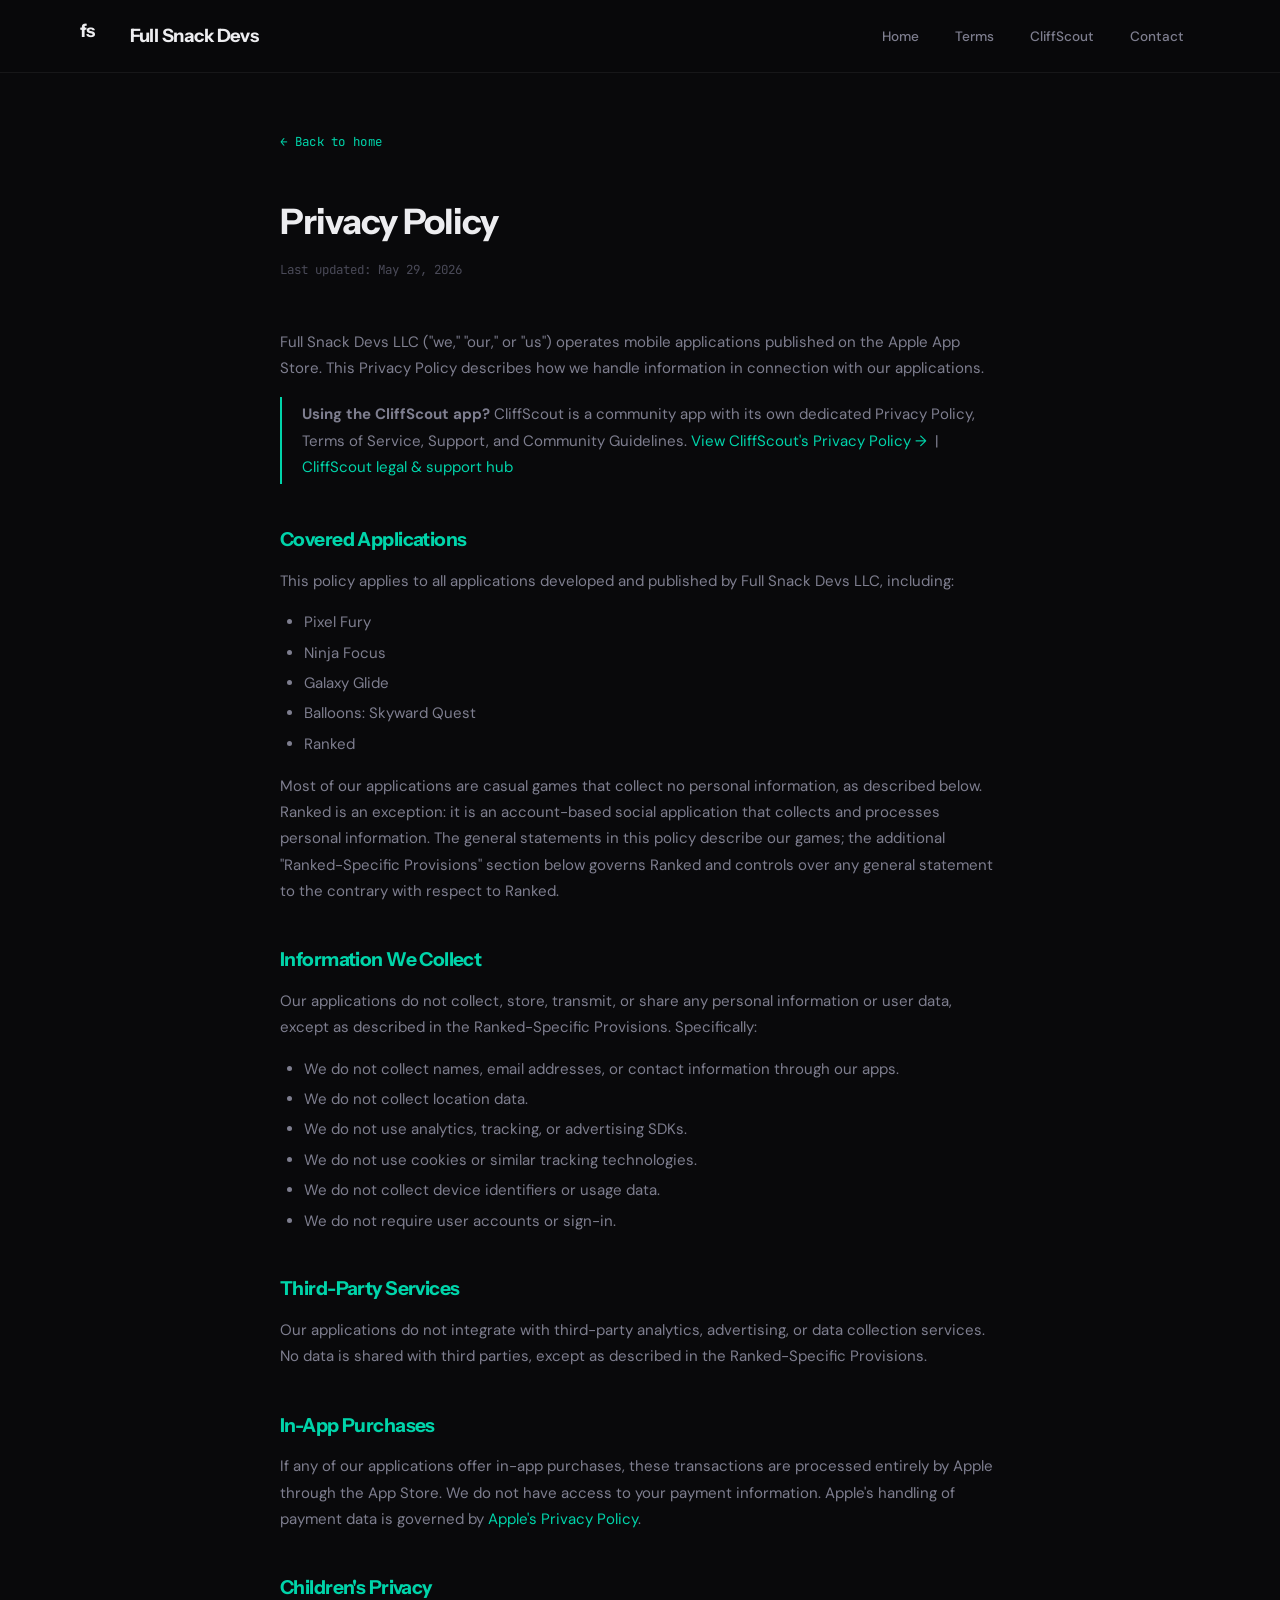
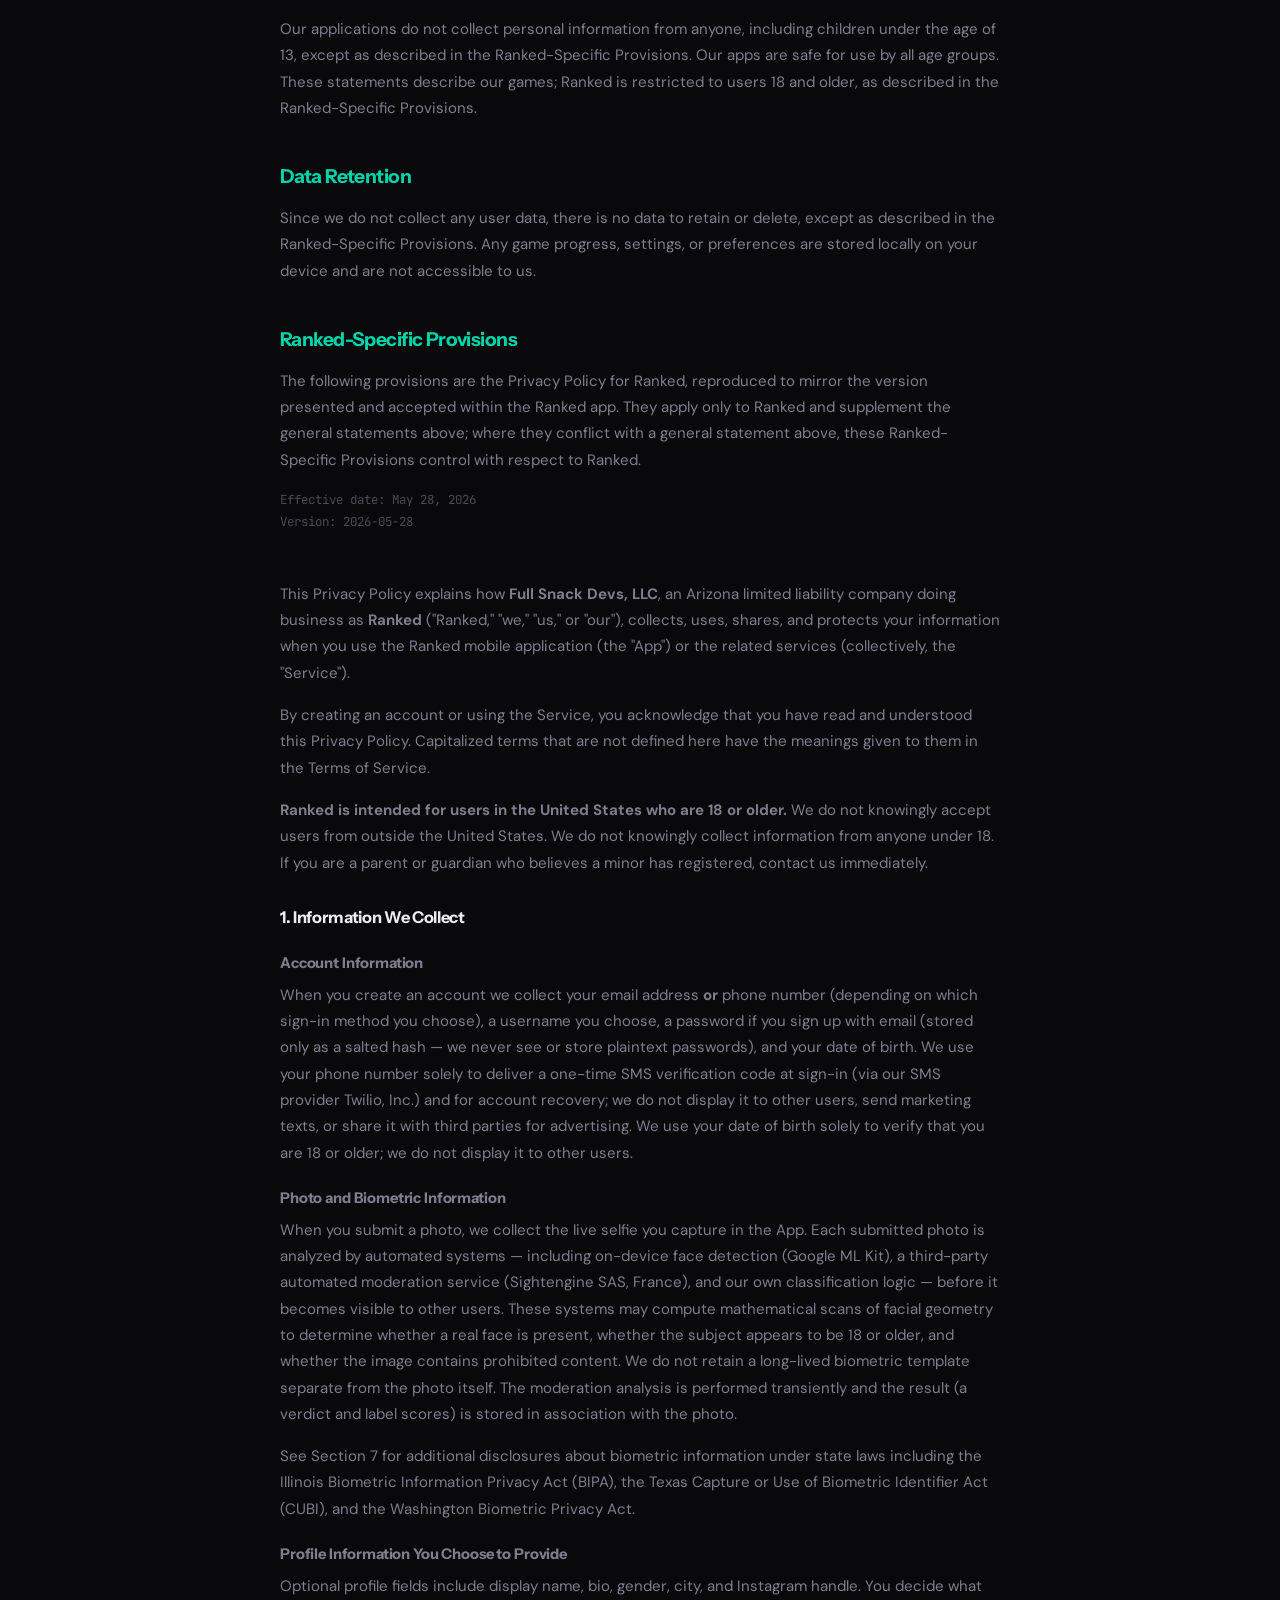
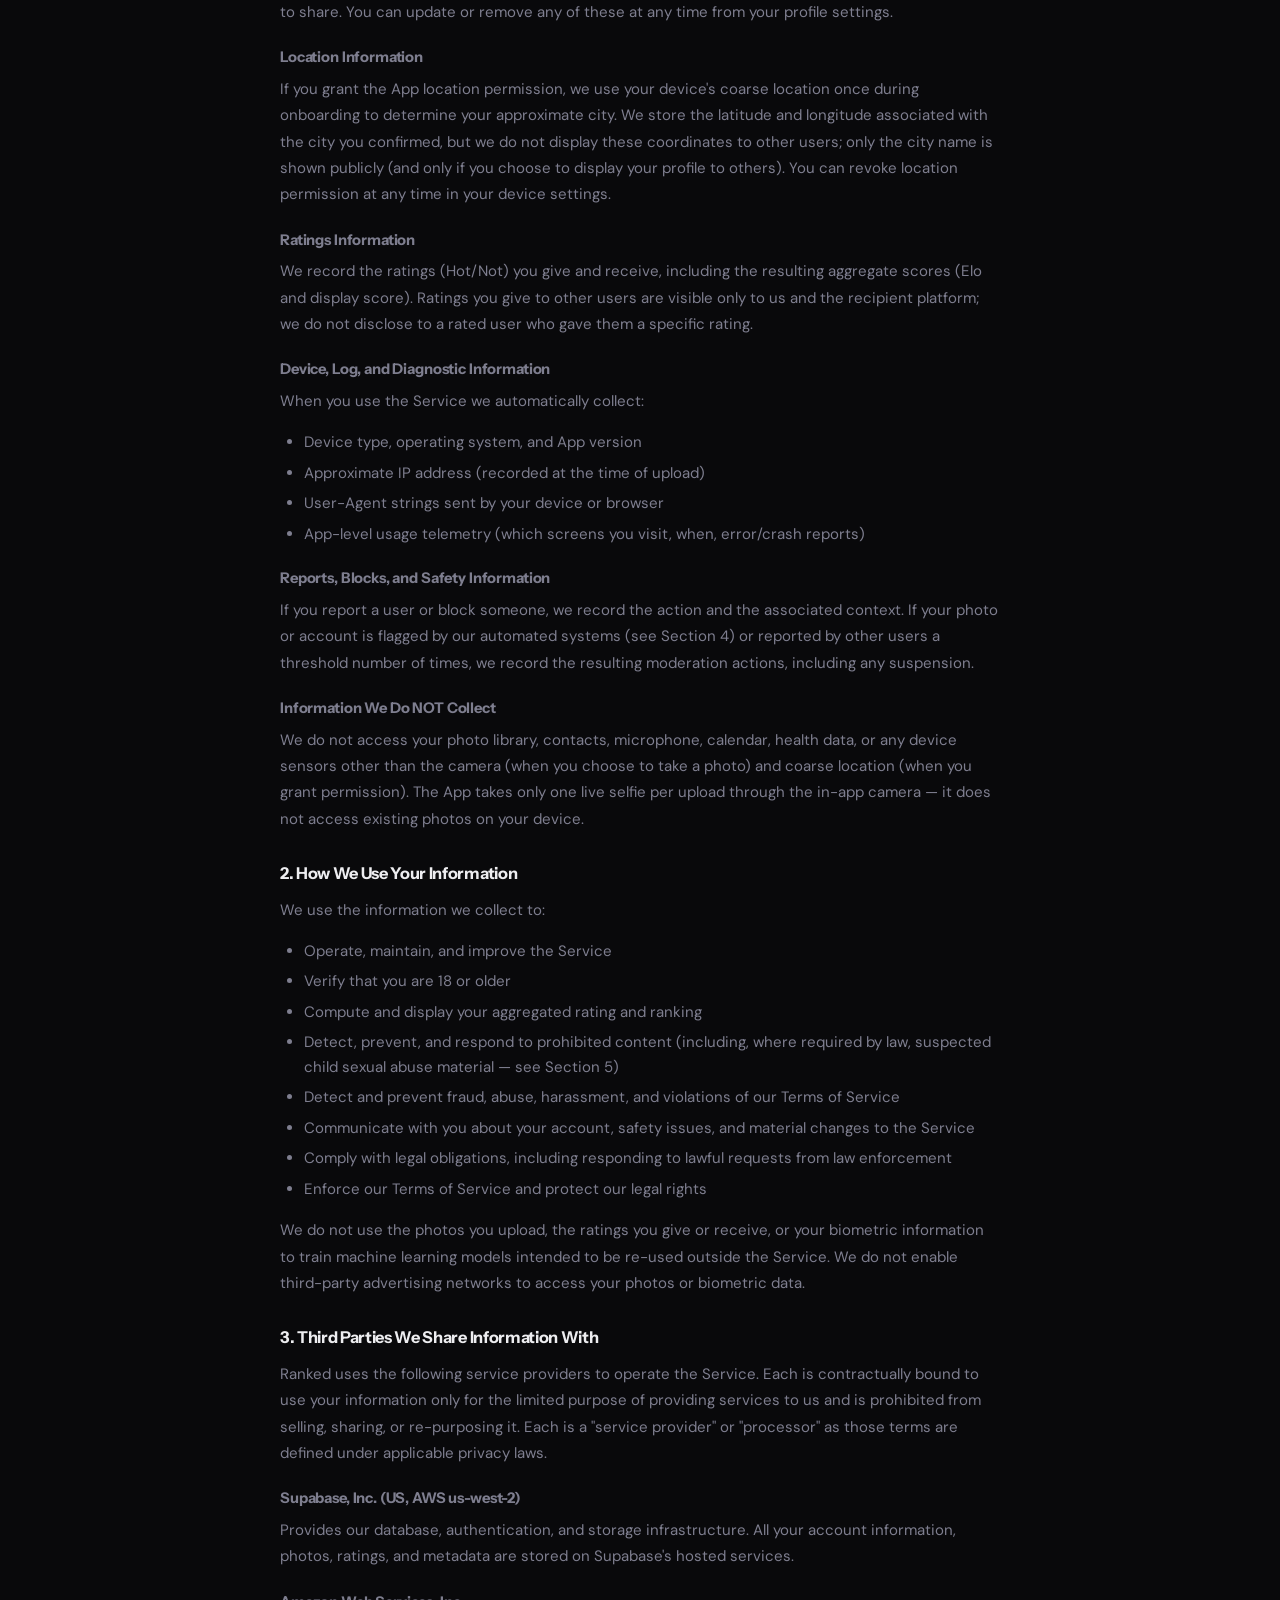
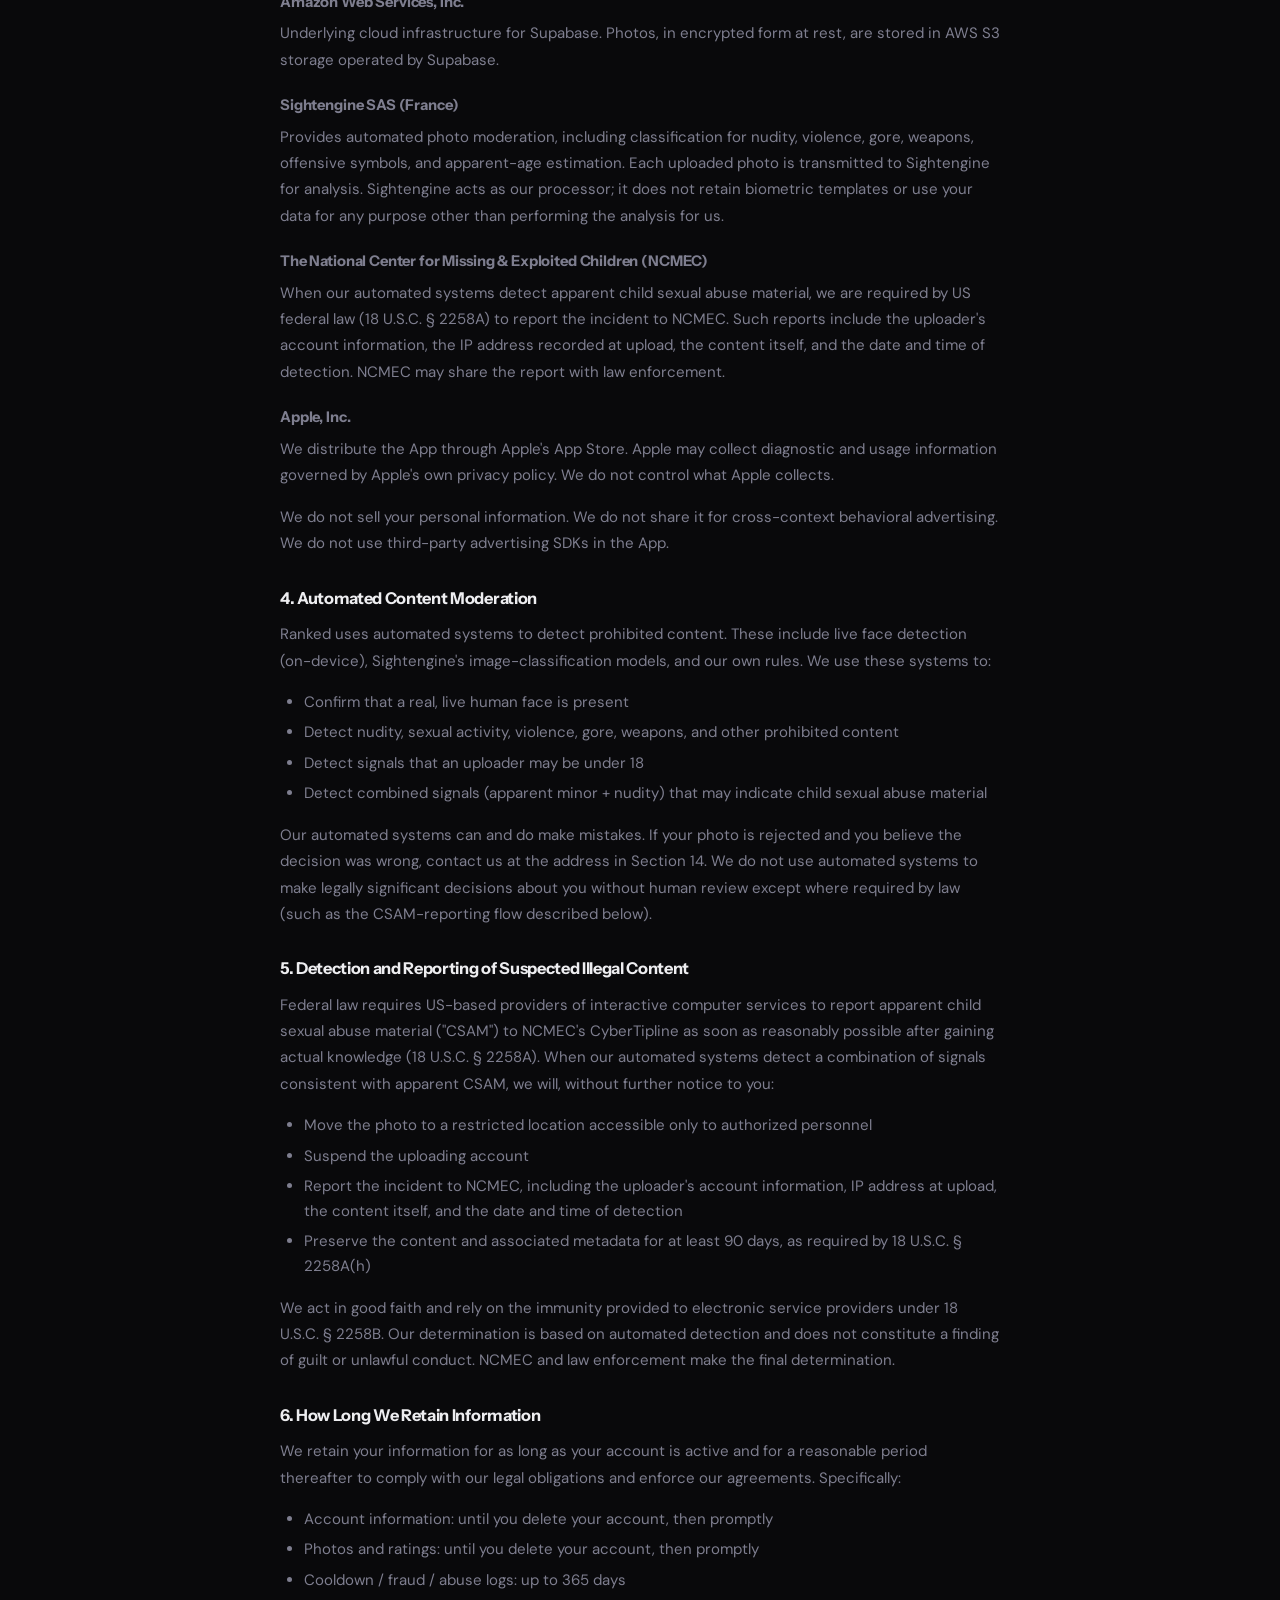
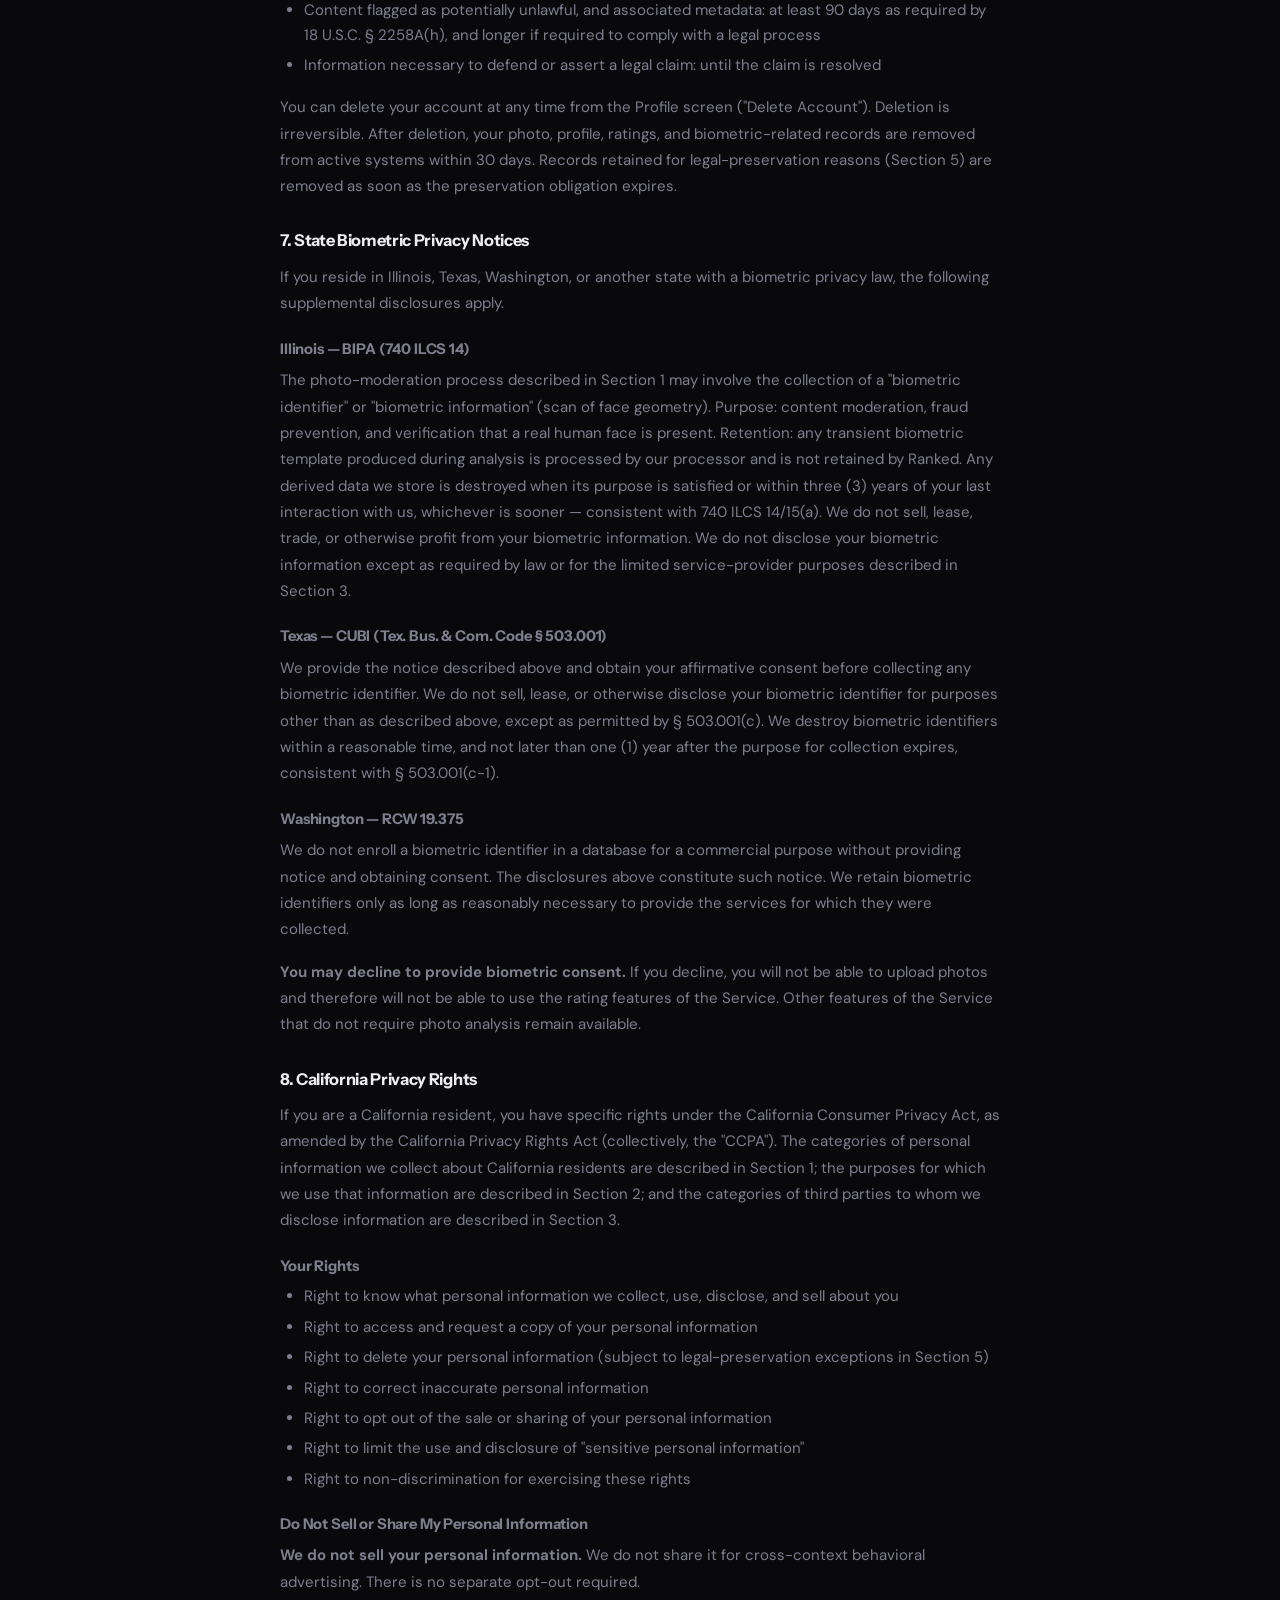
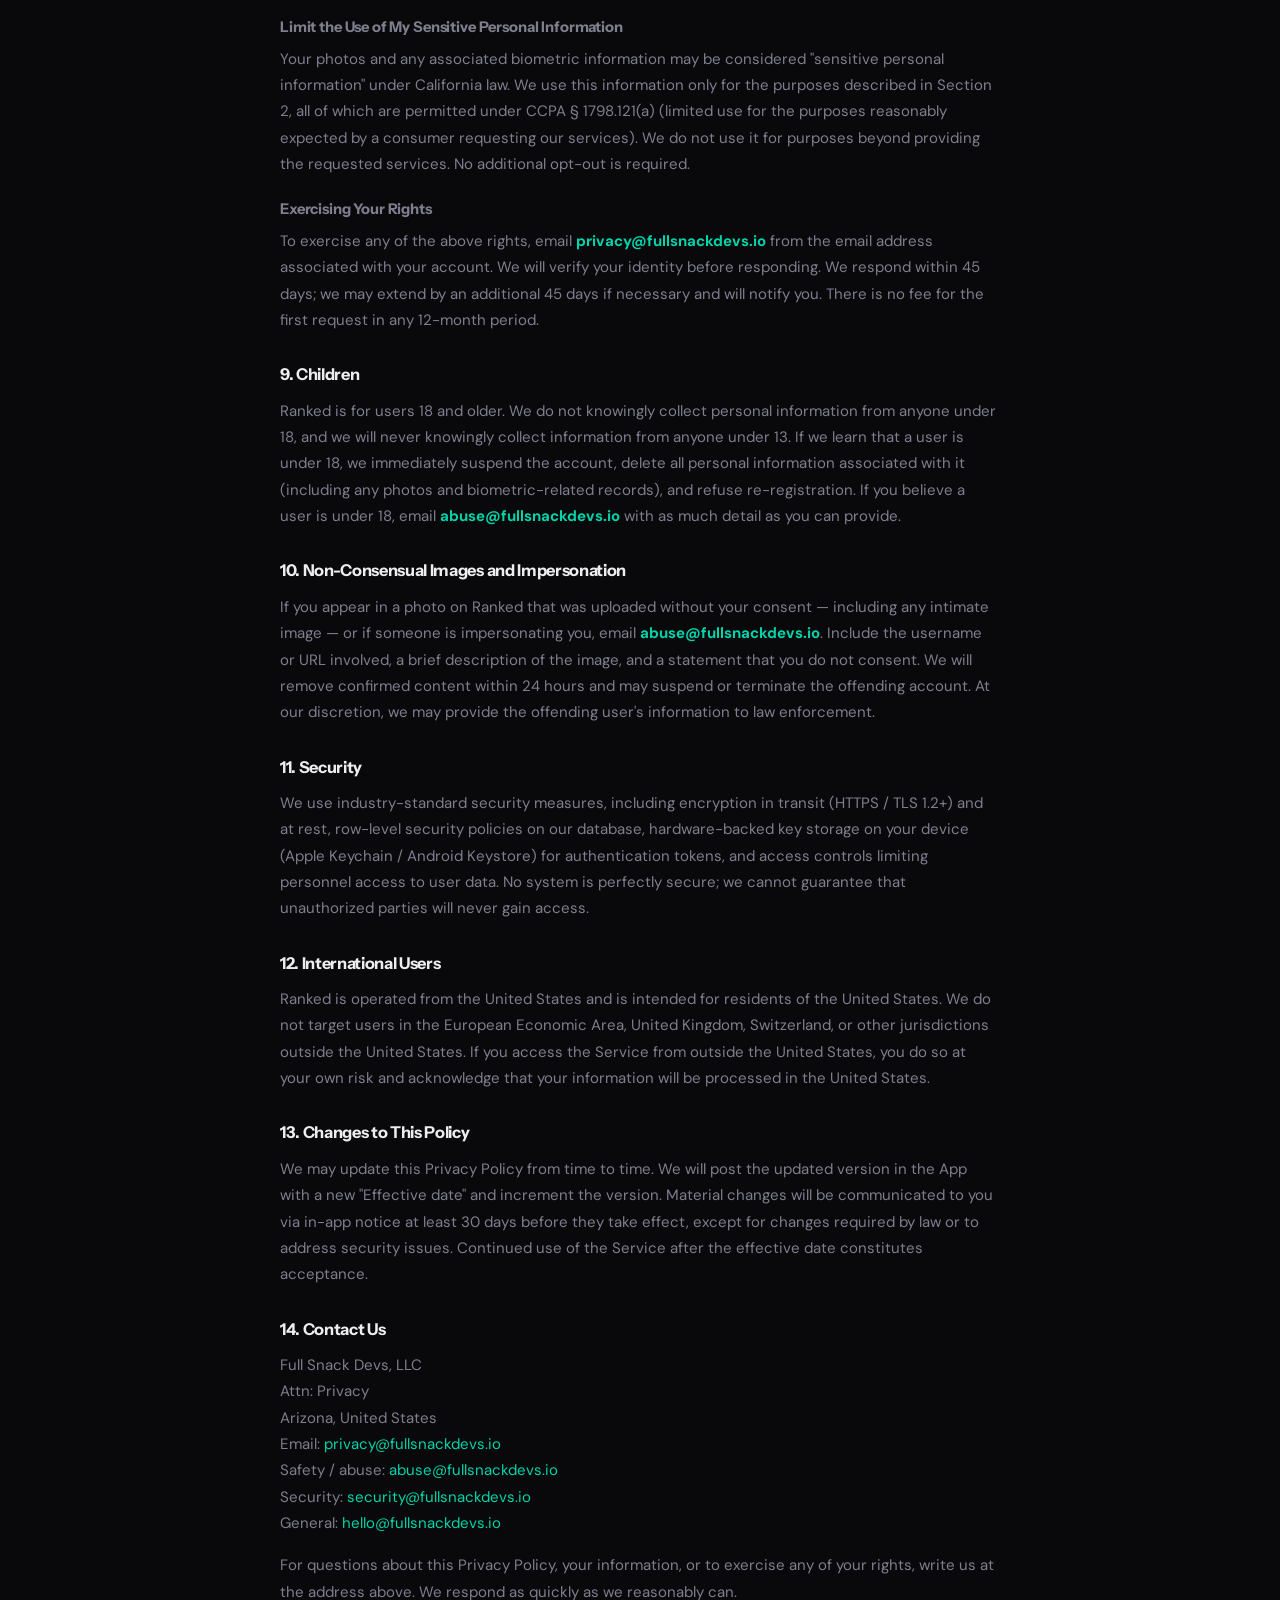
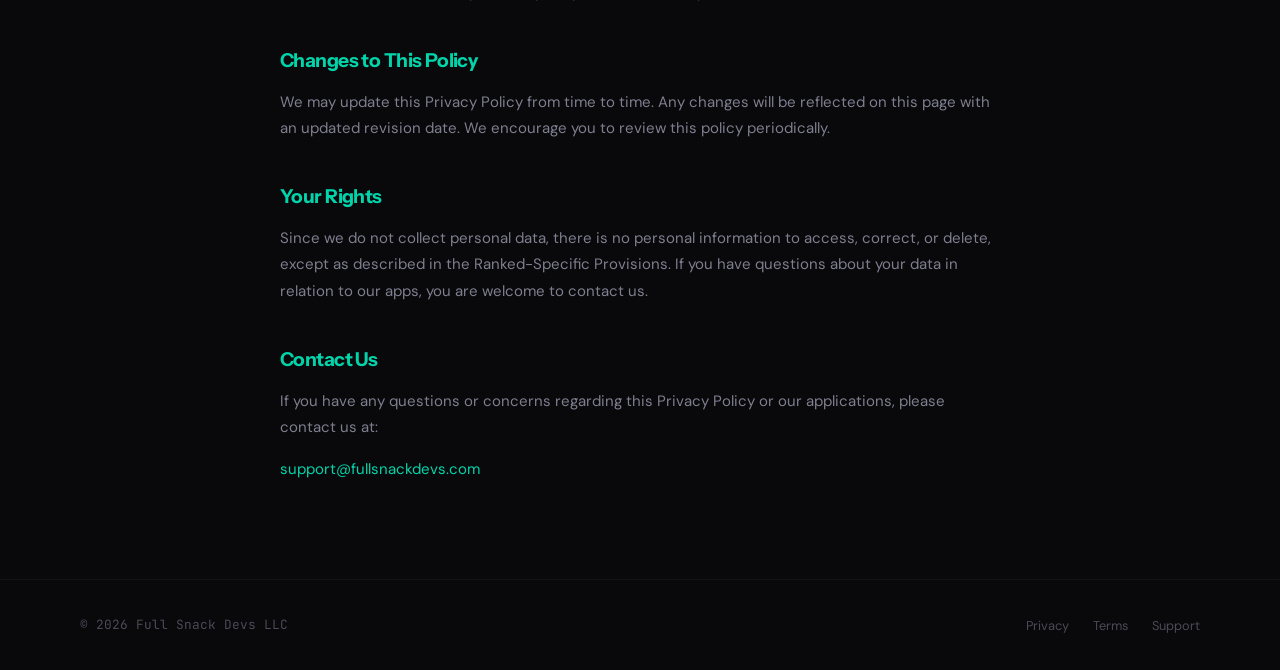
==== commit c65b2906: "Wire CliffScout into site nav + link from Privacy page" ====
--- a/privacy.html
+++ b/privacy.html
@@ -19,6 +19,7 @@
     <ul class="nav-links">
       <li><a href="index.html">Home</a></li>
       <li><a href="terms.html">Terms</a></li>
+      <li><a href="/cliffscout/">CliffScout</a></li>
       <li><a href="index.html#contact">Contact</a></li>
     </ul>
   </div>
@@ -31,6 +32,10 @@
     <p class="updated">Last updated: May 29, 2026</p>
 
     <p>Full Snack Devs LLC ("we," "our," or "us") operates mobile applications published on the Apple App Store. This Privacy Policy describes how we handle information in connection with our applications.</p>
+
+    <blockquote>
+      <p><strong>Using the CliffScout app?</strong> CliffScout is a community app with its own dedicated Privacy Policy, Terms of Service, Support, and Community Guidelines. <a href="/cliffscout/privacy">View CliffScout's Privacy Policy &rarr;</a> &nbsp;|&nbsp; <a href="/cliffscout/">CliffScout legal &amp; support hub</a></p>
+    </blockquote>
 
     <h2>Covered Applications</h2>
     <p>This policy applies to all applications developed and published by Full Snack Devs LLC, including:</p>
--- a/style.css
+++ b/style.css
@@ -476,6 +476,7 @@
 .belt-icon.nf { background: #00D4AA; }
 .belt-icon.gg { background: #00D4AA; }
 .belt-icon.bq { background: #8B6E52; }
+.belt-icon.cs { background: #2E8BC0; }
 
 .belt-info h3 {
   font-family: var(--font-display);
@@ -534,6 +535,7 @@
 .app-card.c-nf::before { background: #00D4AA; }
 .app-card.c-gg::before { background: #00D4AA; }
 .app-card.c-bq::before { background: #8B6E52; }
+.app-card.c-cs::before { background: #2E8BC0; }
 
 .app-card-icon {
   width: 56px;
@@ -557,6 +559,7 @@
 .app-card-icon.nf { background: #00D4AA; }
 .app-card-icon.gg { background: #00D4AA; }
 .app-card-icon.bq { background: #8B6E52; }
+.app-card-icon.cs { background: #2E8BC0; }
 
 .app-card h3 {
   font-family: var(--font-display);
